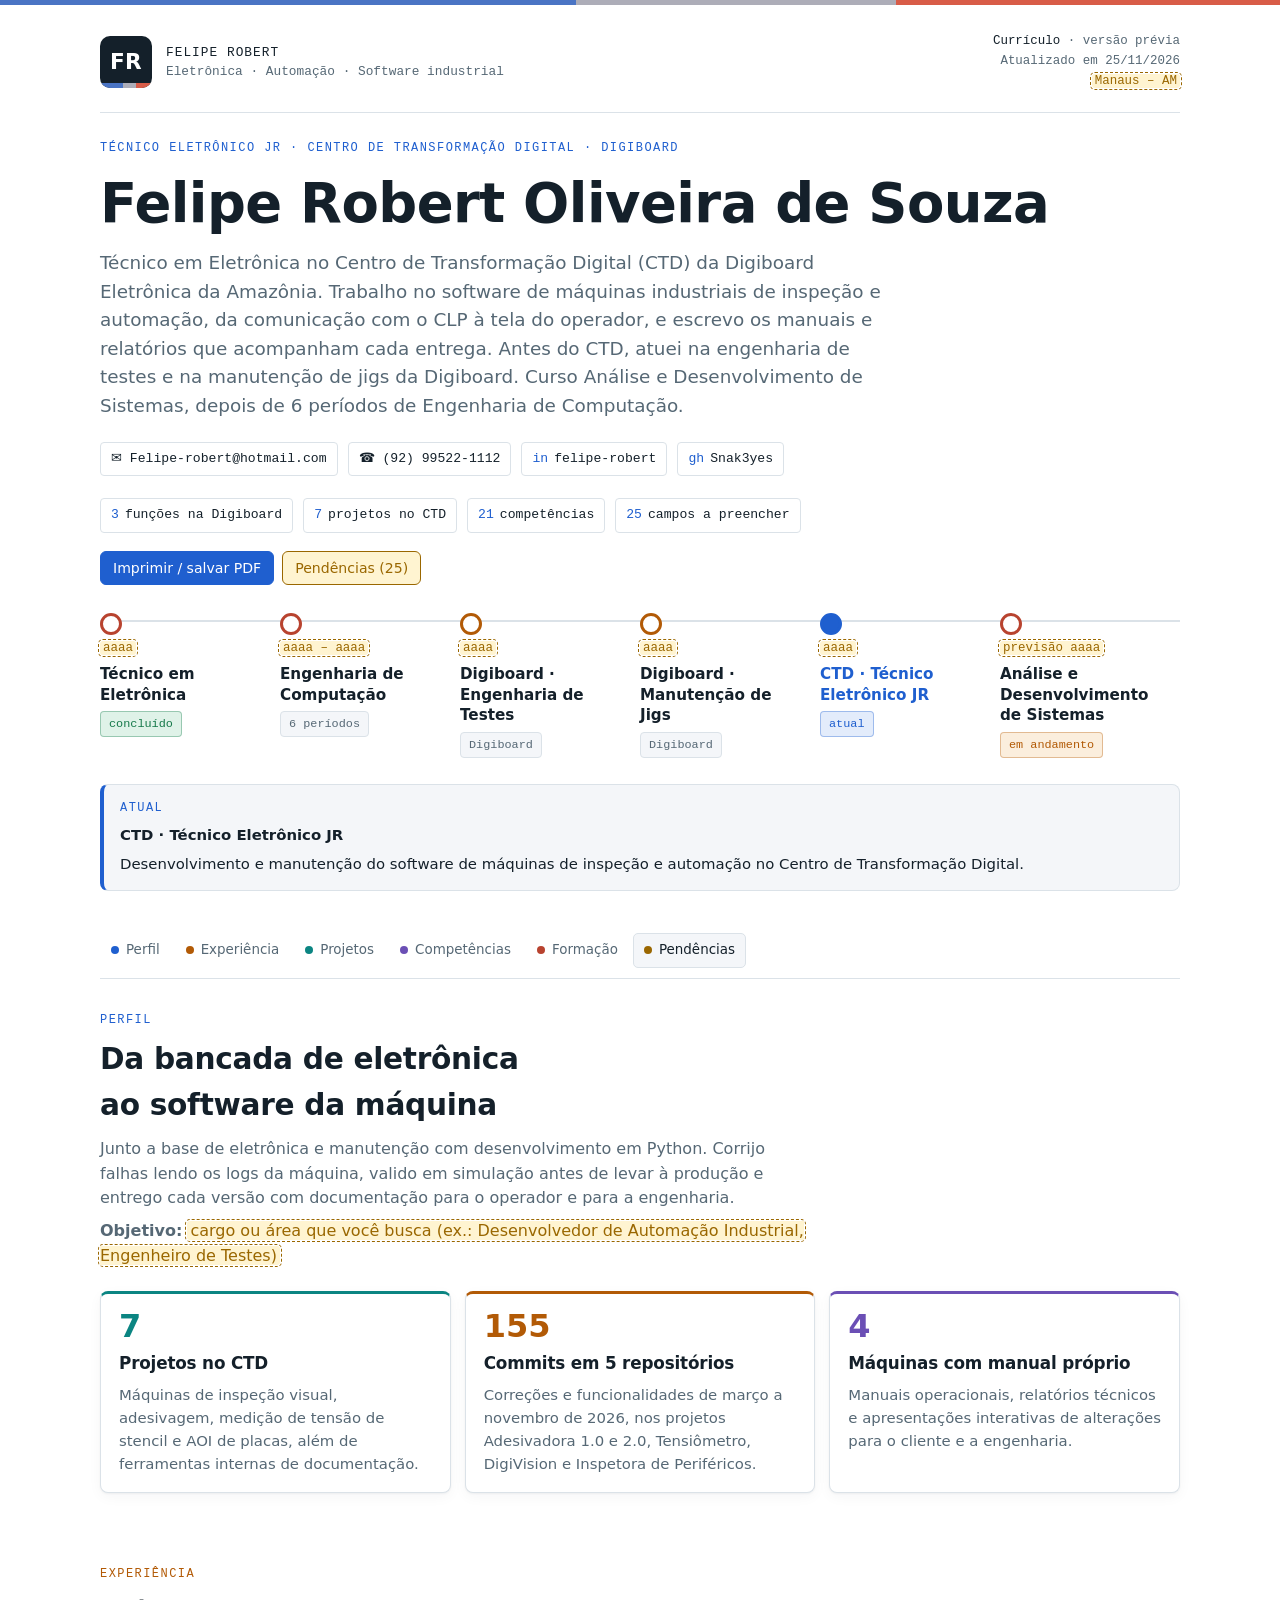
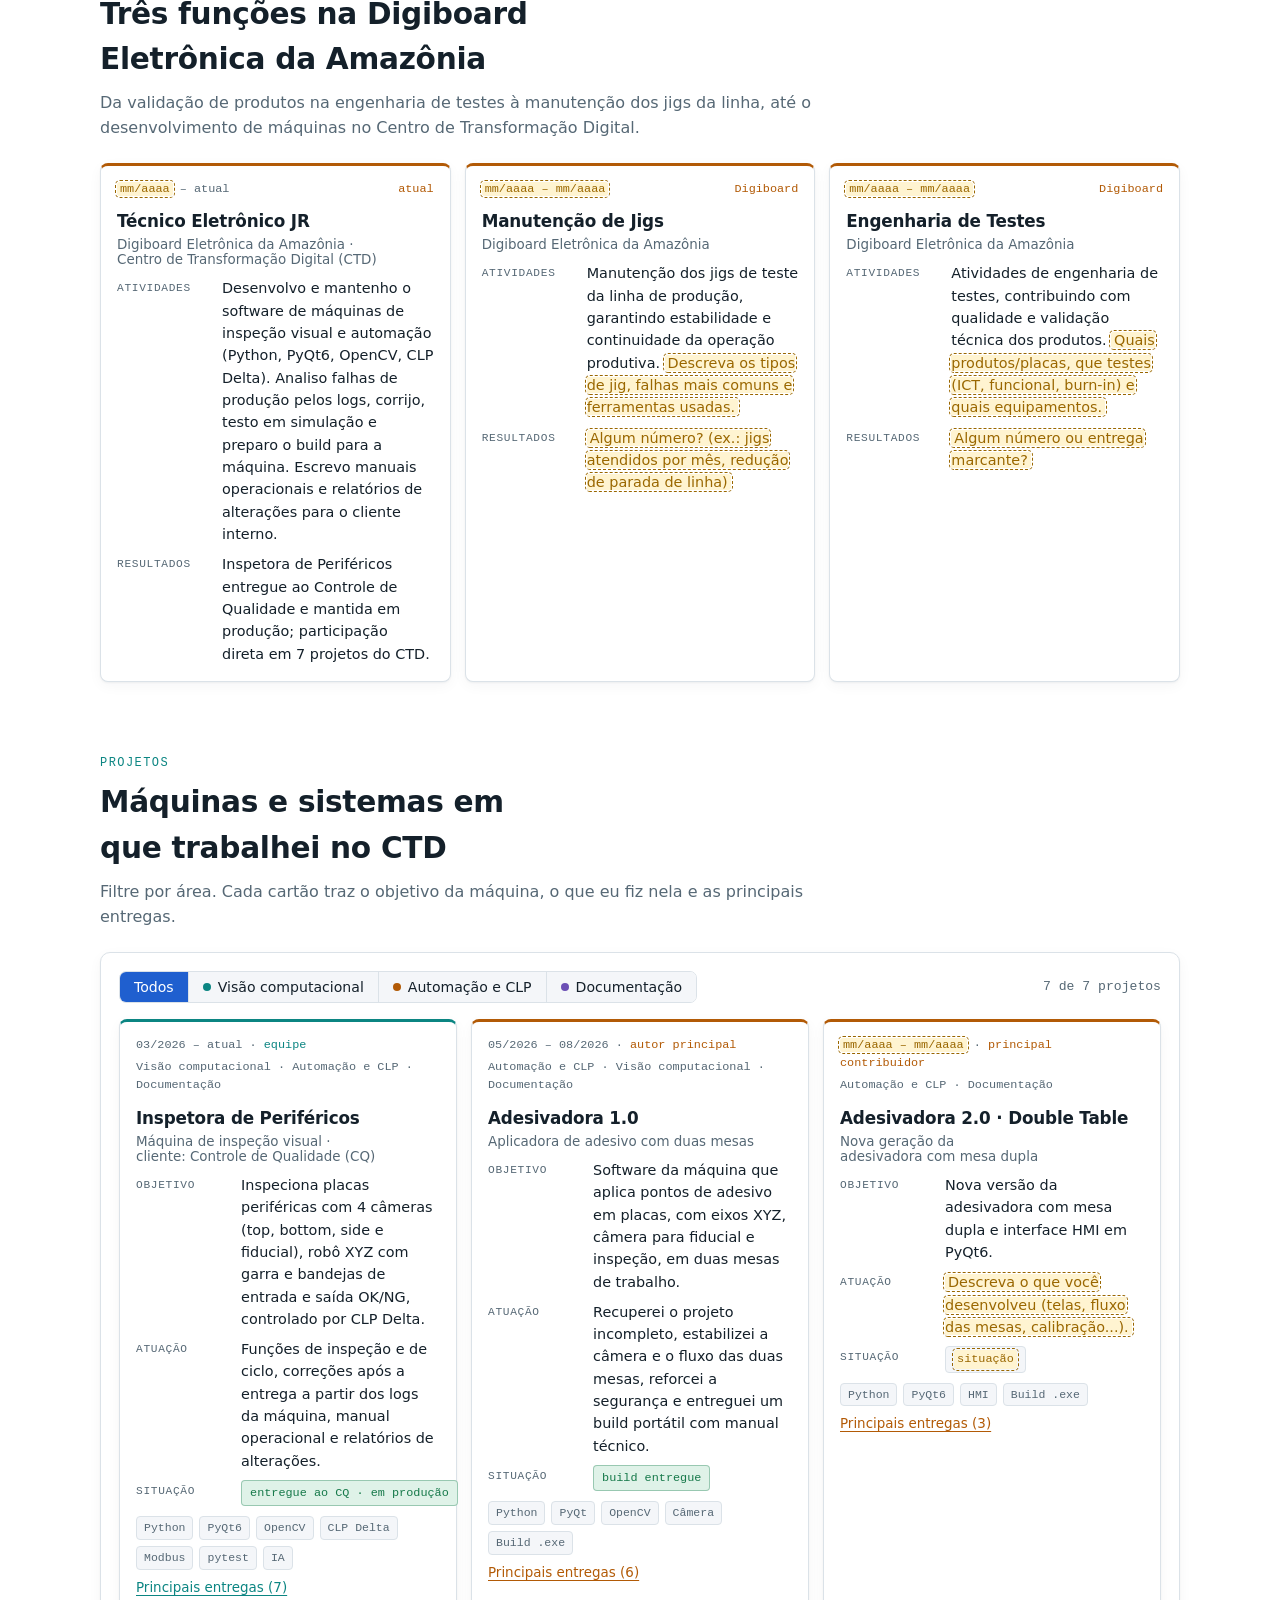
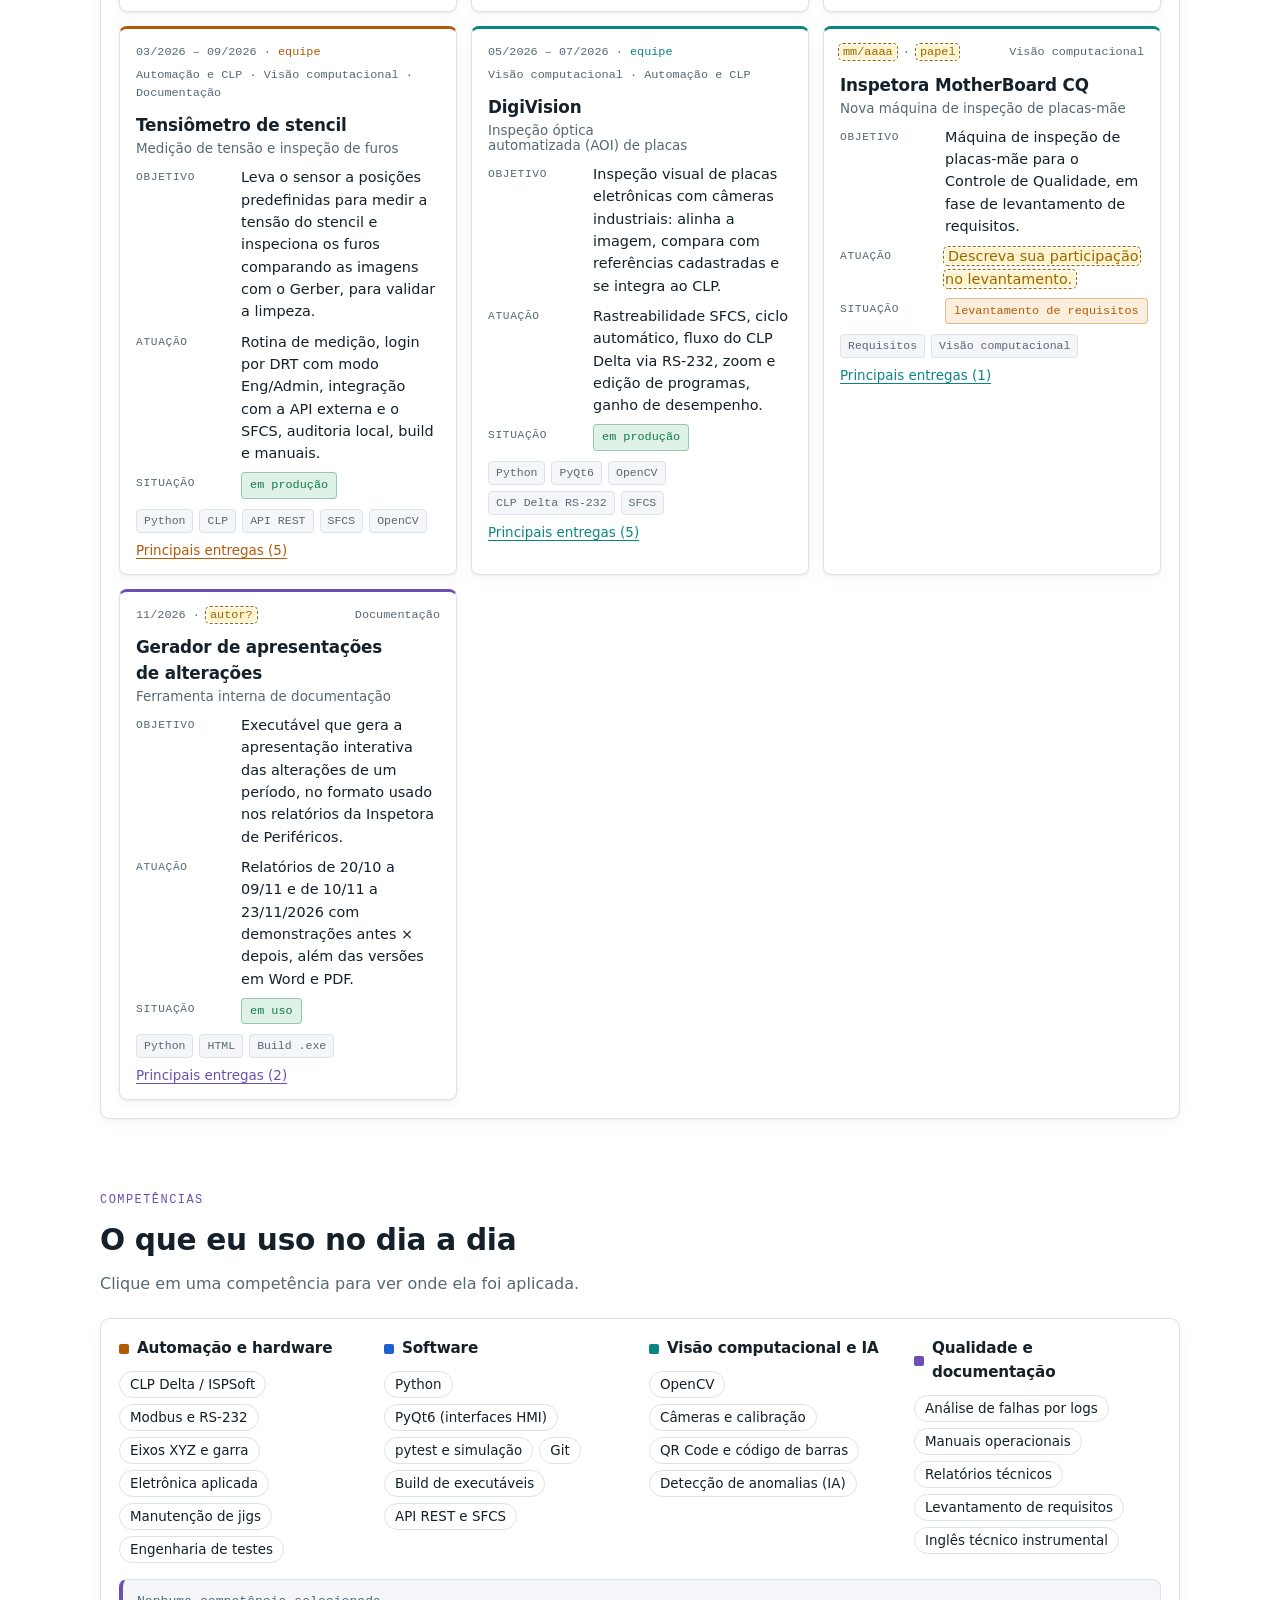
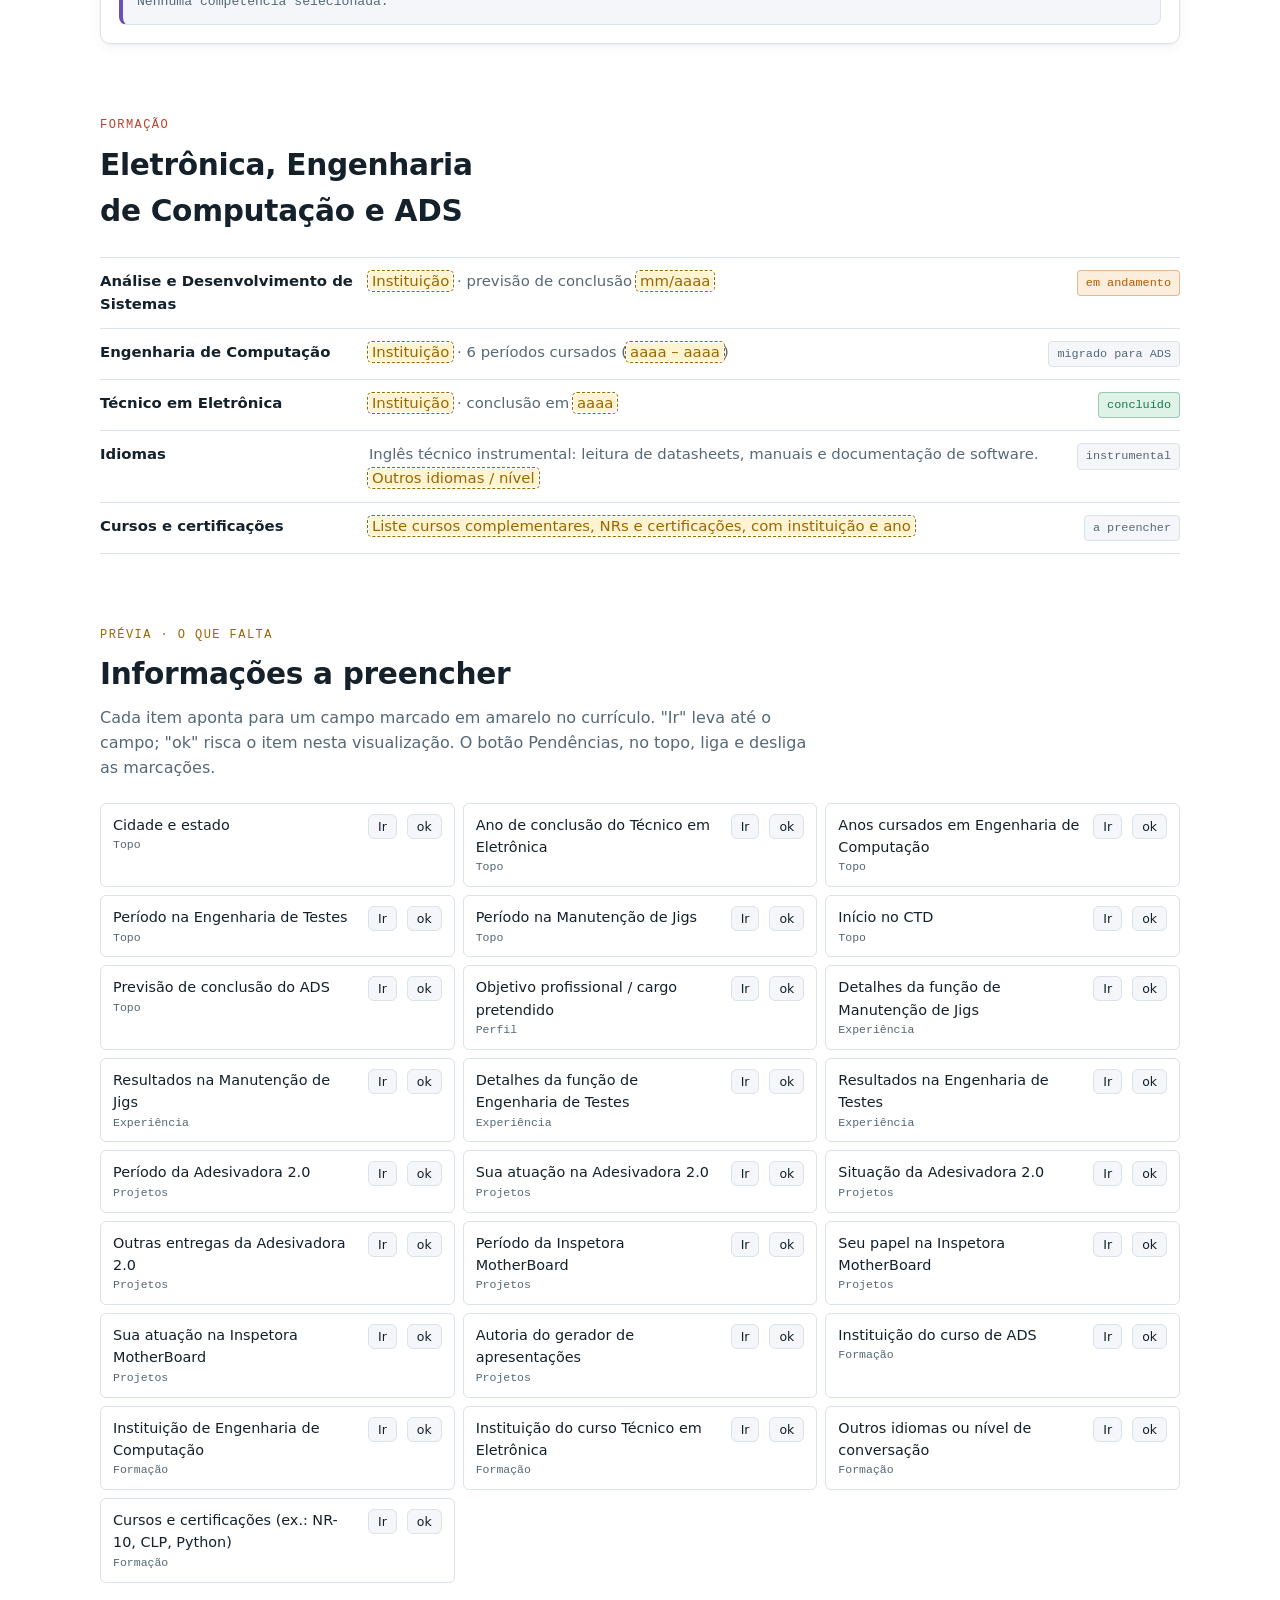
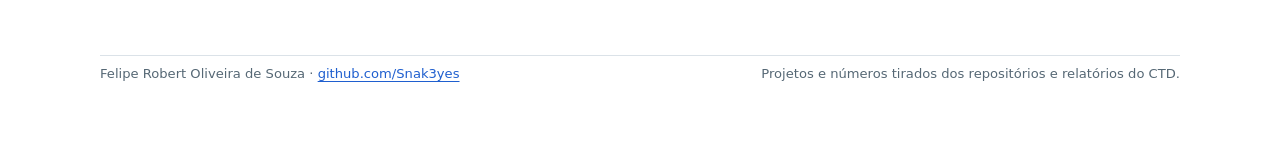
==== curriculo/index.html @ 5cf1368c "Adiciona prévia do currículo interativo em curriculo/ Página no mesmo estilo das apresentações da In" ====
<!DOCTYPE html>
<html lang="pt-BR">
<head>
<meta charset="UTF-8">
<meta name="viewport" content="width=device-width, initial-scale=1.0">
<title>Currículo · Felipe Robert</title>
<link rel="stylesheet" href="styles.css">
</head>
<body class="show-todo">
<div class="wrap">

<header>
  <div class="brand">
    <div class="mark">
      <span class="mono-mark" aria-hidden="true">FR</span>
      <span class="mark-txt"><b>FELIPE ROBERT</b><br>Eletrônica · Automação · Software industrial</span>
    </div>
    <div class="brand-meta"><b>Currículo</b> · versão prévia<br>Atualizado em <span id="updated">25/11/2026</span><br><span class="todo" data-todo="Cidade e estado">Manaus – AM</span></div>
  </div>

  <span class="eyebrow">Técnico Eletrônico JR · Centro de Transformação Digital · Digiboard</span>
  <h1>Felipe Robert Oliveira de Souza</h1>
  <p class="lede">Técnico em Eletrônica no Centro de Transformação Digital (CTD) da Digiboard Eletrônica da Amazônia. Trabalho no software de máquinas industriais de inspeção e automação, da comunicação com o CLP à tela do operador, e escrevo os manuais e relatórios que acompanham cada entrega. Antes do CTD, atuei na engenharia de testes e na manutenção de jigs da Digiboard. Curso Análise e Desenvolvimento de Sistemas, depois de 6 períodos de Engenharia de Computação.</p>

  <div class="facts" id="contact">
    <a class="fact" href="mailto:Felipe-robert@hotmail.com">✉ Felipe-robert@hotmail.com</a>
    <a class="fact" href="tel:+5592995221112">☎ (92) 99522-1112</a>
    <a class="fact" href="https://www.linkedin.com/in/felipe-robert-7476232a0" target="_blank" rel="noopener noreferrer"><b>in</b> felipe-robert</a>
    <a class="fact" href="https://github.com/Snak3yes" target="_blank" rel="noopener noreferrer"><b>gh</b> Snak3yes</a>
  </div>
  <div class="facts" id="facts"></div>

  <div class="actions">
    <button class="pri" id="btn-print" type="button">Imprimir / salvar PDF</button>
    <button id="btn-todo" type="button" aria-pressed="true">Pendências</button>
  </div>

  <ol class="events" id="events" aria-label="Trajetória"></ol>
  <div class="ev-detail" id="ev-detail" aria-live="polite"></div>
</header>

<nav class="chap" id="chapnav" aria-label="Seções"></nav>

<!-- ============ PERFIL ============ -->
<section id="perfil" style="--cc: var(--c-perfil)">
  <div class="sec-head">
    <span class="eyebrow">Perfil</span>
    <h2>Da bancada de eletrônica ao software da máquina</h2>
    <p>Junto a base de eletrônica e manutenção com desenvolvimento em Python. Corrijo falhas lendo os logs da máquina, valido em simulação antes de levar à produção e entrego cada versão com documentação para o operador e para a engenharia.</p>
    <p><b>Objetivo:</b> <span class="todo" data-todo="Objetivo profissional / cargo pretendido">cargo ou área que você busca (ex.: Desenvolvedor de Automação Industrial, Engenheiro de Testes)</span></p>
  </div>
  <div class="next">
    <article class="next-card" style="--cc: var(--c-vis)">
      <span class="big" id="n-proj">7</span>
      <h3>Projetos no CTD</h3>
      <p>Máquinas de inspeção visual, adesivagem, medição de tensão de stencil e AOI de placas, além de ferramentas internas de documentação.</p>
    </article>
    <article class="next-card" style="--cc: var(--c-aut)">
      <span class="big">155</span>
      <h3>Commits em 5 repositórios</h3>
      <p>Correções e funcionalidades de março a novembro de 2026, nos projetos Adesivadora 1.0 e 2.0, Tensiômetro, DigiVision e Inspetora de Periféricos.</p>
    </article>
    <article class="next-card" style="--cc: var(--c-doc)">
      <span class="big">4</span>
      <h3>Máquinas com manual próprio</h3>
      <p>Manuais operacionais, relatórios técnicos e apresentações interativas de alterações para o cliente e a engenharia.</p>
    </article>
  </div>
</section>

<!-- ============ EXPERIÊNCIA ============ -->
<section id="experiencia" style="--cc: var(--c-exp)">
  <div class="sec-head">
    <span class="eyebrow">Experiência</span>
    <h2>Três funções na Digiboard Eletrônica da Amazônia</h2>
    <p>Da validação de produtos na engenharia de testes à manutenção dos jigs da linha, até o desenvolvimento de máquinas no Centro de Transformação Digital.</p>
  </div>
  <div class="grid" id="cards-exp"></div>
</section>

<!-- ============ PROJETOS ============ -->
<section id="projetos" style="--cc: var(--c-proj)">
  <div class="sec-head">
    <span class="eyebrow">Projetos</span>
    <h2>Máquinas e sistemas em que trabalhei no CTD</h2>
    <p>Filtre por área. Cada cartão traz o objetivo da máquina, o que eu fiz nela e as principais entregas.</p>
  </div>
  <div class="panel">
    <div class="bar">
      <div class="seg" id="proj-filter"></div>
      <span class="ticker" id="proj-count"></span>
    </div>
    <div class="grid" id="cards-proj"></div>
  </div>
</section>

<!-- ============ COMPETÊNCIAS ============ -->
<section id="competencias" style="--cc: var(--c-comp)">
  <div class="sec-head">
    <span class="eyebrow">Competências</span>
    <h2>O que eu uso no dia a dia</h2>
    <p>Clique em uma competência para ver onde ela foi aplicada.</p>
  </div>
  <div class="panel">
    <div class="skill-groups" id="skills"></div>
    <div class="skill-out no-print" id="skill-out" aria-live="polite"><span class="ticker">Nenhuma competência selecionada.</span></div>
  </div>
</section>

<!-- ============ FORMAÇÃO ============ -->
<section id="formacao" style="--cc: var(--c-form)">
  <div class="sec-head">
    <span class="eyebrow">Formação</span>
    <h2>Eletrônica, Engenharia de Computação e ADS</h2>
  </div>
  <div class="diag">
    <div><b>Análise e Desenvolvimento de Sistemas</b><span><span class="todo" data-todo="Instituição do curso de ADS">Instituição</span> · previsão de conclusão <span class="todo" data-todo="Previsão de conclusão do ADS">mm/aaaa</span></span><span class="chip run">em andamento</span></div>
    <div><b>Engenharia de Computação</b><span><span class="todo" data-todo="Instituição de Engenharia de Computação">Instituição</span> · 6 períodos cursados (<span class="todo" data-todo="Anos cursados em Engenharia de Computação">aaaa – aaaa</span>)</span><span class="chip">migrado para ADS</span></div>
    <div><b>Técnico em Eletrônica</b><span><span class="todo" data-todo="Instituição do curso Técnico em Eletrônica">Instituição</span> · conclusão em <span class="todo" data-todo="Ano de conclusão do Técnico em Eletrônica">aaaa</span></span><span class="chip ok">concluído</span></div>
    <div><b>Idiomas</b><span>Inglês técnico instrumental: leitura de datasheets, manuais e documentação de software. <span class="todo" data-todo="Outros idiomas ou nível de conversação">Outros idiomas / nível</span></span><span class="chip">instrumental</span></div>
    <div><b>Cursos e certificações</b><span><span class="todo" data-todo="Cursos e certificações (ex.: NR-10, CLP, Python)">Liste cursos complementares, NRs e certificações, com instituição e ano</span></span><span class="chip">a preencher</span></div>
  </div>
</section>

<!-- ============ PENDÊNCIAS (só na prévia) ============ -->
<section id="pendencias" class="no-print" style="--cc: var(--todo)">
  <div class="sec-head">
    <span class="eyebrow">Prévia · o que falta</span>
    <h2>Informações a preencher</h2>
    <p>Cada item aponta para um campo marcado em amarelo no currículo. "Ir" leva até o campo; "ok" risca o item nesta visualização. O botão Pendências, no topo, liga e desliga as marcações.</p>
  </div>
  <ul class="todo-list" id="todo-list"></ul>
</section>

<footer class="src">
  <span>Felipe Robert Oliveira de Souza · <a href="https://github.com/Snak3yes">github.com/Snak3yes</a></span>
  <span>Projetos e números tirados dos repositórios e relatórios do CTD.</span>
</footer>

</div>
<script src="script.js"></script>
</body>
</html>
---- curriculo/styles.css ----
/* Currículo interativo — mesmo sistema visual das apresentações da Inspetora de Periféricos:
   página branca, faixa com as três cores do CTD, Archivo nos títulos, IBM Plex no texto,
   JetBrains Mono nos rótulos, cartões com borda superior na cor do capítulo. */
@font-face { font-family: "Archivo"; font-style: normal; font-weight: 100 900; font-stretch: 62% 125%; font-display: swap; src: url(assets/fonts/Archivo-100-900.woff2) format("woff2"); }
@font-face { font-family: "IBM Plex Sans"; font-weight: 400; font-display: swap; src: url(assets/fonts/IBMPlexSans-400.woff2) format("woff2"); }
@font-face { font-family: "IBM Plex Sans"; font-weight: 500; font-display: swap; src: url(assets/fonts/IBMPlexSans-500.woff2) format("woff2"); }
@font-face { font-family: "IBM Plex Sans"; font-weight: 600; font-display: swap; src: url(assets/fonts/IBMPlexSans-600.woff2) format("woff2"); }
@font-face { font-family: "JetBrains Mono"; font-weight: 400; font-display: swap; src: url(assets/fonts/JetBrainsMono-400.woff2) format("woff2"); }
@font-face { font-family: "JetBrains Mono"; font-weight: 500; font-display: swap; src: url(assets/fonts/JetBrainsMono-500.woff2) format("woff2"); }

:root {
  color-scheme: light;
  --page: #ffffff;
  --bg: #f4f6f9;
  --surface: #ffffff;
  --ink: #14202a;
  --muted: #566875;
  --line: #dbe2e8;
  --brand-blue: #4a74c4;
  --brand-gray: #adadb8;
  --brand-red: #d85c48;
  --accent: #1f5fcf;
  --accent-soft: #e3ecfb;
  --ok: #16794a;
  --ok-soft: #dff2e8;
  --run: #b25a06;
  --run-soft: #fbeedd;
  --todo: #9a6700;
  --todo-soft: #fff4d1;
  --on-strong: #ffffff;
  --c-perfil: #1f5fcf;
  --c-exp: #b25a06;
  --c-proj: #0b8582;
  --c-comp: #6b4fb5;
  --c-form: #b8432f;
  --c-vis: #0b8582;
  --c-aut: #b25a06;
  --c-doc: #6b4fb5;
  --f-display: "Archivo", "Arial Narrow", system-ui, sans-serif;
  --f-body: "IBM Plex Sans", system-ui, -apple-system, "Segoe UI", sans-serif;
  --f-mono: "JetBrains Mono", ui-monospace, "SFMono-Regular", Consolas, monospace;
}
* { box-sizing: border-box; }
html { background: var(--page); scroll-behavior: smooth; }
body {
  position: relative; margin: 0;
  background: var(--page); color: var(--ink);
  font-family: var(--f-body); font-size: 16px; line-height: 1.55;
  padding-left: max(16px, env(safe-area-inset-left, 0px));
  padding-right: max(16px, env(safe-area-inset-right, 0px));
  padding-block: 32px 72px;
  -webkit-font-smoothing: antialiased;
}
body::after { content: ""; position: absolute; top: 0; left: 0; right: 0; height: 5px; background: linear-gradient(90deg, var(--brand-blue) 0 45%, var(--brand-gray) 45% 70%, var(--brand-red) 70% 100%); }
.wrap { max-width: 1080px; margin: 0 auto; display: flex; flex-direction: column; gap: 72px; }
h1, h2, h3 { font-family: var(--f-display); text-wrap: balance; margin: 0; letter-spacing: -0.01em; }
h1 { font-size: clamp(2.1rem, 5vw, 3.4rem); font-weight: 800; font-stretch: 80%; line-height: 1.02; }
h2 { font-size: clamp(1.45rem, 3vw, 1.85rem); font-weight: 700; font-stretch: 85%; }
h3 { font-size: 1.05rem; font-weight: 700; }
p { margin: 0; }
a { color: var(--accent); text-underline-offset: 3px; }
.eyebrow { font-family: var(--f-mono); font-size: 0.75rem; letter-spacing: 0.12em; text-transform: uppercase; color: var(--accent); }
.lede { font-size: 1.15rem; color: var(--muted); max-width: 68ch; }
.mono { font-family: var(--f-mono); }
section { display: flex; flex-direction: column; gap: 22px; scroll-margin-top: 72px; }
.sec-head { display: flex; flex-direction: column; gap: 8px; max-width: 70ch; }
.sec-head .eyebrow { color: var(--cc, var(--accent)); }
.sec-head p { color: var(--muted); }
button { font: 500 0.88rem var(--f-body); color: var(--ink); background: var(--bg); border: 1px solid var(--line); border-radius: 6px; padding: 8px 12px; cursor: pointer; }
button:hover:not(:disabled) { border-color: var(--accent); }
button:focus-visible, a:focus-visible { outline: 2px solid var(--accent); outline-offset: 2px; }
button.pri { background: var(--accent); color: var(--on-strong); border-color: var(--accent); }
.gone { display: none !important; }

/* Abertura */
header { display: flex; flex-direction: column; gap: 18px; }
.brand { display: flex; flex-wrap: wrap; justify-content: space-between; align-items: center; gap: 12px 24px; padding-bottom: 20px; margin-bottom: 8px; border-bottom: 1px solid var(--line); }
.mark { display: flex; align-items: center; gap: 14px; }
.mono-mark { width: 52px; height: 52px; border-radius: 10px; display: grid; place-items: center; background: var(--ink); color: var(--on-strong); font: 800 1.35rem var(--f-display); font-stretch: 80%; letter-spacing: 0.02em; position: relative; overflow: hidden; }
.mono-mark::after { content: ""; position: absolute; left: 0; right: 0; bottom: 0; height: 5px; background: linear-gradient(90deg, var(--brand-blue) 0 45%, var(--brand-gray) 45% 70%, var(--brand-red) 70% 100%); }
.mark-txt { font-family: var(--f-mono); font-size: 0.8rem; line-height: 1.5; color: var(--muted); }
.mark-txt b { color: var(--ink); font-weight: 500; letter-spacing: 0.08em; }
.brand-meta { font-family: var(--f-mono); font-size: 0.78rem; color: var(--muted); text-align: right; line-height: 1.6; }
.brand-meta b { color: var(--ink); font-weight: 500; }
.facts { display: flex; flex-wrap: wrap; gap: 10px; margin-top: 4px; }
.fact { font-family: var(--f-mono); font-size: 0.82rem; padding: 6px 10px; border: 1px solid var(--line); border-radius: 4px; background: var(--surface); color: var(--ink); text-decoration: none; display: inline-flex; gap: 6px; align-items: center; }
.fact b { color: var(--accent); font-weight: 500; }
a.fact:hover { border-color: var(--accent); }
.actions { display: flex; flex-wrap: wrap; gap: 8px; }
.actions button[aria-pressed="true"] { background: var(--todo-soft); border-color: var(--todo); color: var(--todo); }

/* Linha do tempo da carreira */
.events { list-style: none; margin: 10px 0 0; padding: 0; display: grid; grid-template-columns: repeat(6, minmax(0, 1fr)); position: relative; }
.events::before { content: ""; position: absolute; left: 0; right: 0; top: 7px; border-top: 2px solid var(--line); }
.events li { min-width: 0; }
.events button { all: unset; box-sizing: border-box; cursor: pointer; position: relative; display: flex; flex-direction: column; gap: 6px; padding: 26px 14px 8px 0; width: 100%; border-radius: 6px; }
.events button::before { content: ""; position: absolute; top: 0; left: 0; width: 16px; height: 16px; border-radius: 50%; background: var(--surface); border: 3px solid var(--ev, var(--accent)); transition: background .15s; }
.events button.on::before, .events button:hover::before { background: var(--ev, var(--accent)); }
.events button:focus-visible { outline: 2px solid var(--accent); outline-offset: 4px; }
.events .d { font-family: var(--f-mono); font-size: 0.78rem; color: var(--muted); font-variant-numeric: tabular-nums; }
.events b { font-size: 0.95rem; line-height: 1.35; }
.events button.on b { color: var(--ev); }
.events .chip { align-self: flex-start; }
.ev-detail { border: 1px solid var(--line); border-left: 4px solid var(--ev, var(--accent)); border-radius: 8px; background: var(--bg); padding: 14px 16px; display: flex; flex-direction: column; gap: 6px; font-size: 0.93rem; min-height: 5.2em; }
.ev-detail .eyebrow { color: var(--ev, var(--accent)); }

/* Navegação por capítulo */
nav.chap { position: sticky; top: 0; z-index: 5; background: var(--page); border-bottom: 1px solid var(--line); padding-block: 10px; margin-block: -40px -40px; display: flex; gap: 4px; overflow-x: auto; }
nav.chap a { flex: 0 0 auto; font-size: 0.84rem; text-decoration: none; color: var(--muted); padding: 6px 10px; border-radius: 5px; border: 1px solid transparent; display: inline-flex; align-items: center; gap: 7px; }
nav.chap a i { width: 8px; height: 8px; border-radius: 50%; background: var(--cc); }
nav.chap a:hover { border-color: var(--line); color: var(--ink); }
nav.chap a.cur { color: var(--ink); background: var(--bg); border-color: var(--line); }

.item, .panel, .next-card { box-shadow: 0 1px 2px rgba(20, 32, 42, 0.05), 0 4px 14px rgba(20, 32, 42, 0.04); }

/* Cartões */
.grid { display: grid; grid-template-columns: repeat(auto-fit, minmax(300px, 1fr)); gap: 14px; }
.item { background: var(--surface); border: 1px solid var(--line); border-top: 3px solid var(--cc); border-radius: 8px; padding: 14px 16px 16px; display: flex; flex-direction: column; gap: 10px; min-width: 0; scroll-margin-top: 80px; transition: box-shadow .2s, transform .2s, opacity .2s; }
.item-top { display: flex; justify-content: space-between; flex-wrap: wrap; gap: 4px 8px; font-family: var(--f-mono); font-size: 0.74rem; color: var(--muted); font-variant-numeric: tabular-nums; }
.item-top .kind { color: var(--cc); }
.item h3 small { display: block; font: 400 0.84rem var(--f-body); color: var(--muted); margin-top: 3px; letter-spacing: 0; }
.item dl { margin: 0; display: flex; flex-direction: column; gap: 8px; }
.item dl div { display: grid; grid-template-columns: 6.6em 1fr; gap: 10px; font-size: 0.9rem; }
.item dt { font-family: var(--f-mono); font-size: 0.7rem; letter-spacing: 0.06em; text-transform: uppercase; color: var(--muted); padding-top: 3px; }
.item dd { margin: 0; min-width: 0; }
.item dd.state { color: var(--ok); }
.tags { display: flex; flex-wrap: wrap; gap: 6px; }
.tag { font-family: var(--f-mono); font-size: 0.72rem; padding: 2px 7px; border-radius: 4px; background: var(--bg); border: 1px solid var(--line); color: var(--muted); }
.more-btn { align-self: flex-start; background: none; border: 0; padding: 0; color: var(--cc); font-size: 0.84rem; text-decoration: underline; text-underline-offset: 3px; }
.more { margin: 0; padding-left: 18px; font-size: 0.88rem; display: flex; flex-direction: column; gap: 5px; border-top: 1px dashed var(--line); padding-top: 10px; }
.item.flash { box-shadow: 0 0 0 3px color-mix(in srgb, var(--cc) 45%, transparent), 0 6px 20px rgba(20, 32, 42, 0.1); transform: translateY(-2px); }
.item.dim { opacity: 0.35; }

.chip { display: inline-flex; align-items: center; gap: 6px; font-family: var(--f-mono); font-size: 0.74rem; padding: 3px 8px; border-radius: 4px; background: var(--bg); color: var(--muted); border: 1px solid var(--line); white-space: nowrap; }
.chip.ok { background: var(--ok-soft); color: var(--ok); border-color: color-mix(in srgb, var(--ok) 35%, transparent); }
.chip.run { background: var(--run-soft); color: var(--run); border-color: color-mix(in srgb, var(--run) 35%, transparent); }
.chip.info { background: var(--accent-soft); color: var(--accent); border-color: color-mix(in srgb, var(--accent) 35%, transparent); }

/* Painel com filtros (projetos e competências) */
.panel { background: var(--surface); border: 1px solid var(--line); border-radius: 10px; padding: 18px; display: flex; flex-direction: column; gap: 16px; }
.bar { display: flex; flex-wrap: wrap; gap: 8px 14px; align-items: center; justify-content: space-between; }
.seg { display: inline-flex; flex-wrap: wrap; border: 1px solid var(--line); border-radius: 7px; overflow: hidden; }
.seg button { border: 0; border-radius: 0; background: var(--bg); padding: 7px 14px; display: inline-flex; align-items: center; gap: 7px; }
.seg button + button { border-left: 1px solid var(--line); }
.seg button i { width: 8px; height: 8px; border-radius: 50%; background: var(--cc, var(--muted)); }
.seg button.on { background: var(--accent); color: var(--on-strong); }
.seg button.on i { background: var(--on-strong); }
.ticker { font-family: var(--f-mono); font-size: 0.82rem; color: var(--muted); }

/* Competências */
.skill-groups { display: grid; grid-template-columns: repeat(auto-fit, minmax(230px, 1fr)); gap: 18px; }
.skill-group { display: flex; flex-direction: column; gap: 10px; }
.skill-group h3 { font-size: 0.95rem; display: flex; align-items: center; gap: 8px; }
.skill-group h3 i { width: 10px; height: 10px; border-radius: 2px; background: var(--cc); }
.skills { display: flex; flex-wrap: wrap; gap: 6px; }
.skill { font: 500 0.84rem var(--f-body); padding: 5px 10px; border-radius: 999px; background: var(--surface); border: 1px solid var(--line); }
.skill.on { background: var(--cc); border-color: var(--cc); color: var(--on-strong); }
.skill-out { border: 1px solid var(--line); border-left: 4px solid var(--cc, var(--line)); border-radius: 8px; background: var(--bg); padding: 12px 14px; font-size: 0.92rem; display: flex; flex-direction: column; gap: 8px; }
.skill-out ul { margin: 0; padding: 0; list-style: none; display: flex; flex-wrap: wrap; gap: 6px; }
.skill-out a { font-size: 0.86rem; padding: 3px 9px; border: 1px solid var(--line); border-radius: 4px; background: var(--surface); text-decoration: none; color: var(--ink); }
.skill-out a:hover { border-color: var(--accent); }

/* Destaques do perfil */
.next { display: grid; grid-template-columns: repeat(3, minmax(0, 1fr)); gap: 14px; }
.next-card { background: var(--surface); border: 1px solid var(--line); border-top: 3px solid var(--cc, var(--accent)); border-radius: 8px; padding: 16px 18px; display: flex; flex-direction: column; gap: 8px; min-width: 0; }
.next-card p { font-size: 0.93rem; color: var(--muted); }
.next-card .big { font: 800 2rem/1 var(--f-display); font-stretch: 80%; color: var(--cc); }

/* Linhas (formação e contato) */
.diag { display: flex; flex-direction: column; border-top: 1px solid var(--line); }
.diag > div { display: grid; grid-template-columns: 17em 1fr auto; gap: 16px; padding: 12px 0; border-bottom: 1px solid var(--line); align-items: baseline; font-size: 0.93rem; }
.diag b { font-weight: 600; }
.diag > div > span { color: var(--muted); }
.diag .chip { justify-self: end; }

/* Campos a preencher */
.todo { border-radius: 3px; }
body.show-todo .todo { background: var(--todo-soft); color: var(--todo); outline: 1px dashed var(--todo); outline-offset: 1px; padding: 0 3px; cursor: help; }
.todo-list { list-style: none; margin: 0; padding: 0; display: grid; grid-template-columns: repeat(auto-fit, minmax(300px, 1fr)); gap: 8px; }
.todo-list li { display: flex; gap: 10px; align-items: flex-start; padding: 10px 12px; border: 1px solid var(--line); border-radius: 6px; background: var(--surface); font-size: 0.9rem; }
.todo-list li span { flex: 1; min-width: 0; }
.todo-list li small { display: block; color: var(--muted); font-family: var(--f-mono); font-size: 0.72rem; }
.todo-list button { flex: 0 0 auto; padding: 4px 9px; font-size: 0.78rem; }
.todo-list li.done { opacity: 0.55; }
.todo-list li.done span { text-decoration: line-through; }
.todo-hit { animation: hit 1.4s ease-out; }
@keyframes hit { 0%, 40% { box-shadow: 0 0 0 4px var(--todo); } 100% { box-shadow: 0 0 0 0 transparent; } }

footer.src { font-size: 0.82rem; color: var(--muted); padding-top: 8px; display: flex; flex-wrap: wrap; justify-content: space-between; gap: 8px 20px; border-top: 1px solid var(--line); }

@media (max-width: 900px) {
  .events { grid-template-columns: repeat(3, minmax(0, 1fr)); row-gap: 18px; }
  .events::before { display: none; }
  .next { grid-template-columns: 1fr; }
  .diag > div { grid-template-columns: 1fr; gap: 4px; }
  .diag .chip { justify-self: start; }
}
@media (max-width: 640px) {
  .brand-meta { text-align: left; }
  .events { grid-template-columns: 1fr 1fr; }
  .item dl div { grid-template-columns: 1fr; gap: 2px; }
}
@media (prefers-reduced-motion: reduce) {
  html { scroll-behavior: auto; }
  *, *::before, *::after { transition: none !important; animation: none !important; }
}

/* Impressão / PDF: currículo limpo, sem controles nem pendências */
@media print {
  @page { size: A4; margin: 12mm 12mm; }
  body { padding: 10px 0 0; font-size: 9pt; line-height: 1.4; }
  .wrap { gap: 16px; max-width: none; }
  nav.chap, .actions, .no-print, .more-btn, .more, .ev-detail, .bar, .sec-head p { display: none !important; }
  .sec-head p:has(.todo), #perfil .sec-head p { display: block !important; }
  h1 { font-size: 24pt; }
  h2 { font-size: 13pt; }
  h3 { font-size: 10pt; }
  .lede { font-size: 9.5pt; max-width: none; }
  header { gap: 8px; }
  .brand { padding-bottom: 8px; margin-bottom: 0; }
  .fact { padding: 2px 7px; font-size: 7.5pt; }
  .item, .panel, .next-card { box-shadow: none; break-inside: avoid; }
  .item { padding: 8px 10px; gap: 5px; border-top-width: 2px; }
  .item dl { gap: 4px; }
  .item dl div { grid-template-columns: 1fr; gap: 0; font-size: 8.5pt; }
  .item dt { padding-top: 0; font-size: 6.5pt; }
  .item-top { font-size: 7pt; }
  .tag, .chip { font-size: 6.5pt; padding: 1px 5px; }
  .grid { grid-template-columns: repeat(3, minmax(0, 1fr)); gap: 6px; }
  .events { grid-template-columns: repeat(6, minmax(0, 1fr)); margin-top: 2px; }
  .events::before { display: block; }
  .events button { padding: 20px 8px 0 0; gap: 2px; }
  .events b { font-size: 8pt; }
  .next { grid-template-columns: repeat(3, minmax(0, 1fr)); gap: 6px; }
  .next-card { padding: 8px 10px; gap: 3px; }
  .next-card .big { font-size: 16pt; }
  .next-card p { font-size: 8pt; }
  section { gap: 8px; break-inside: auto; }
  .sec-head { break-after: avoid; break-inside: avoid; gap: 3px; }
  .item h3 small { font-size: 7.5pt; }
  .panel { border: 0; padding: 0; }
  .skill-groups { grid-template-columns: repeat(4, minmax(0, 1fr)); gap: 10px; }
  .skill { font-size: 7.5pt; padding: 2px 7px; }
  .diag > div { grid-template-columns: 16em 1fr auto; gap: 10px; padding: 5px 0; font-size: 8.5pt; }
  .diag .chip { justify-self: end; }
  body.show-todo .todo { background: none; color: inherit; outline: 0; padding: 0; }
  a { color: var(--ink); text-decoration: none; }
}
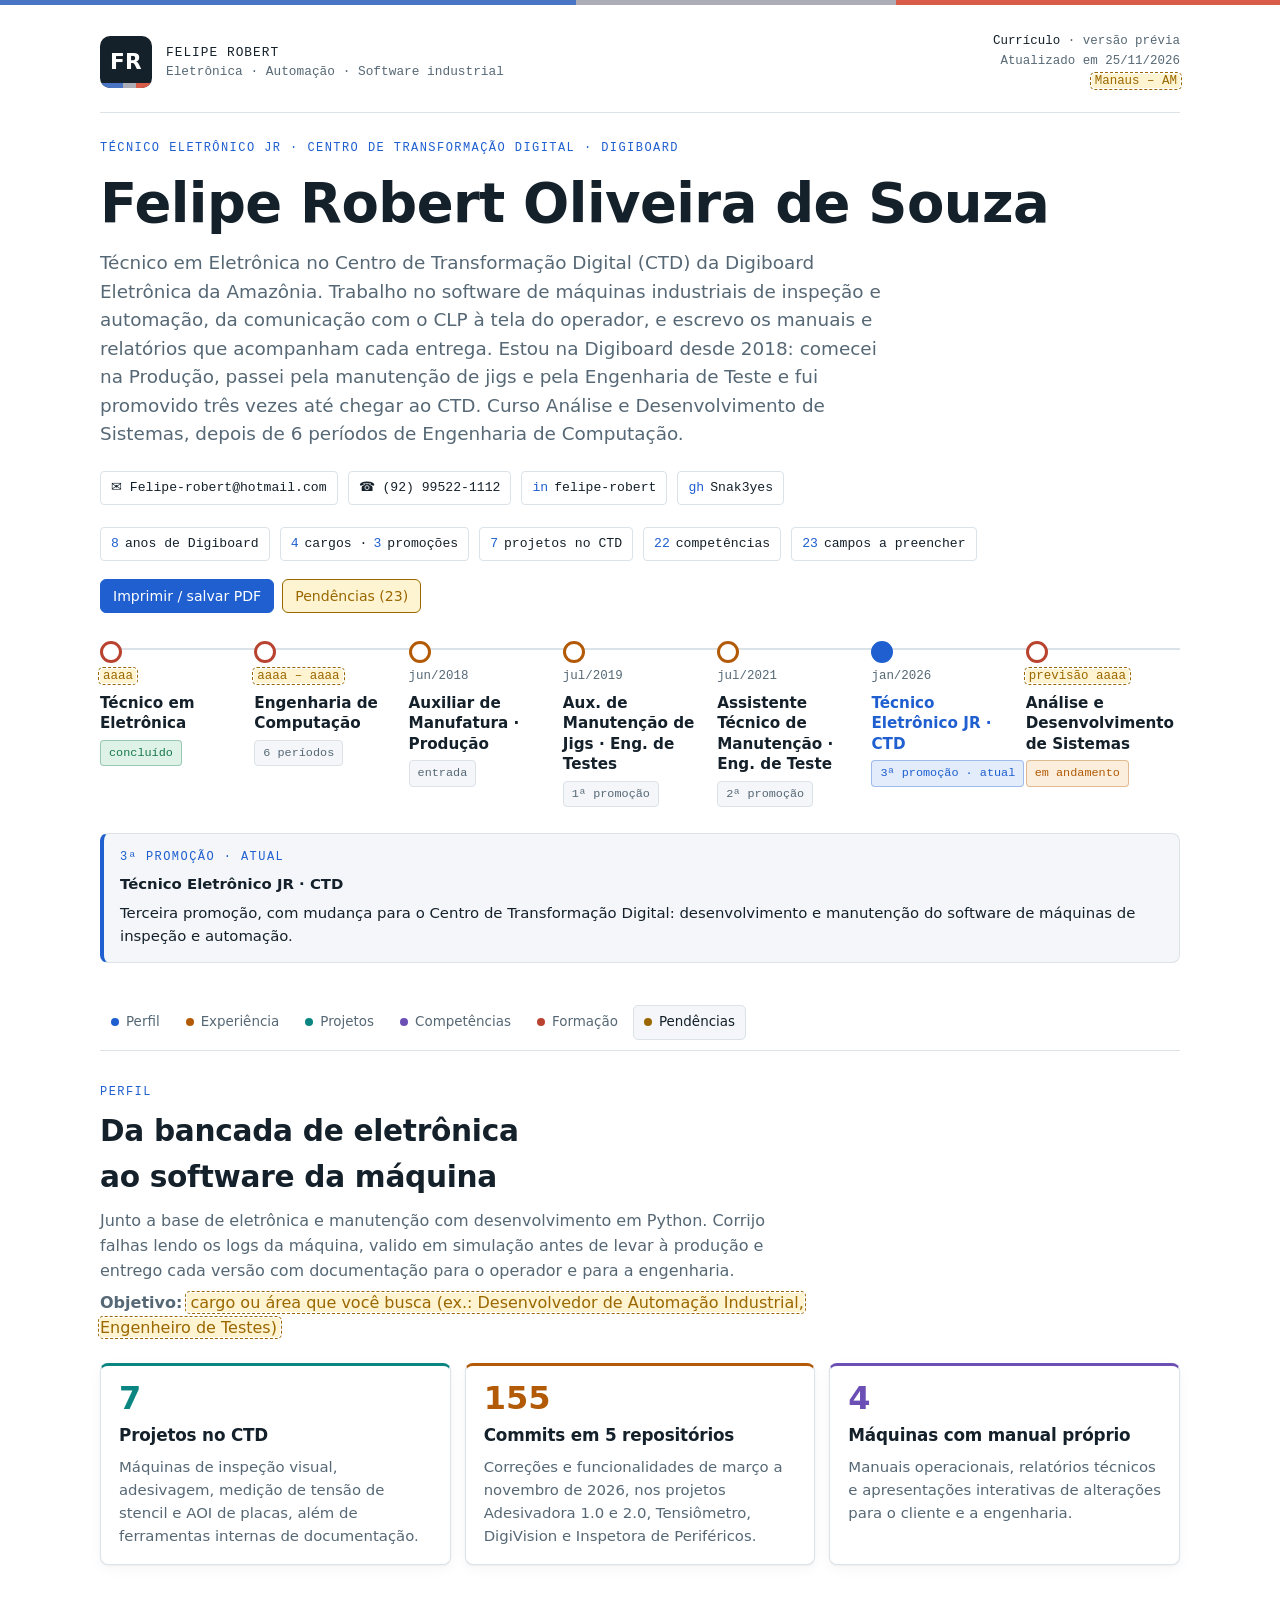
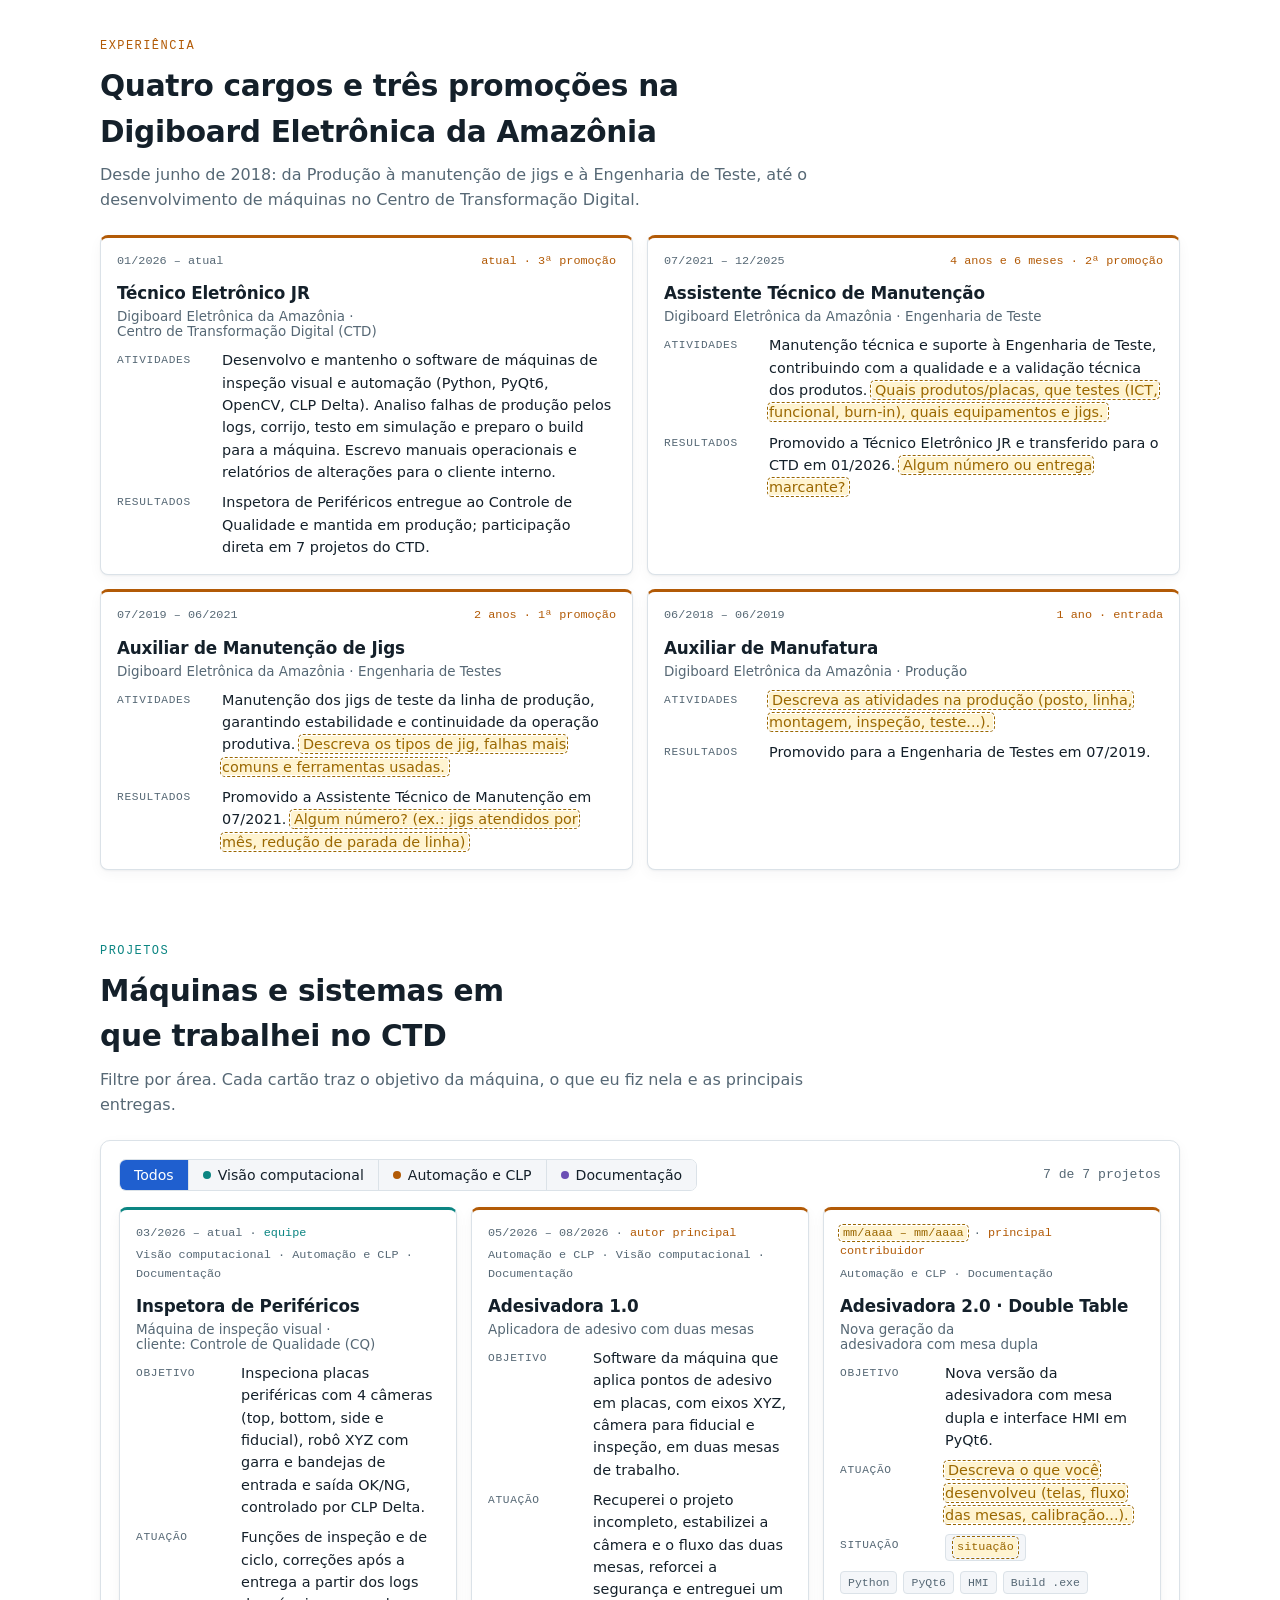
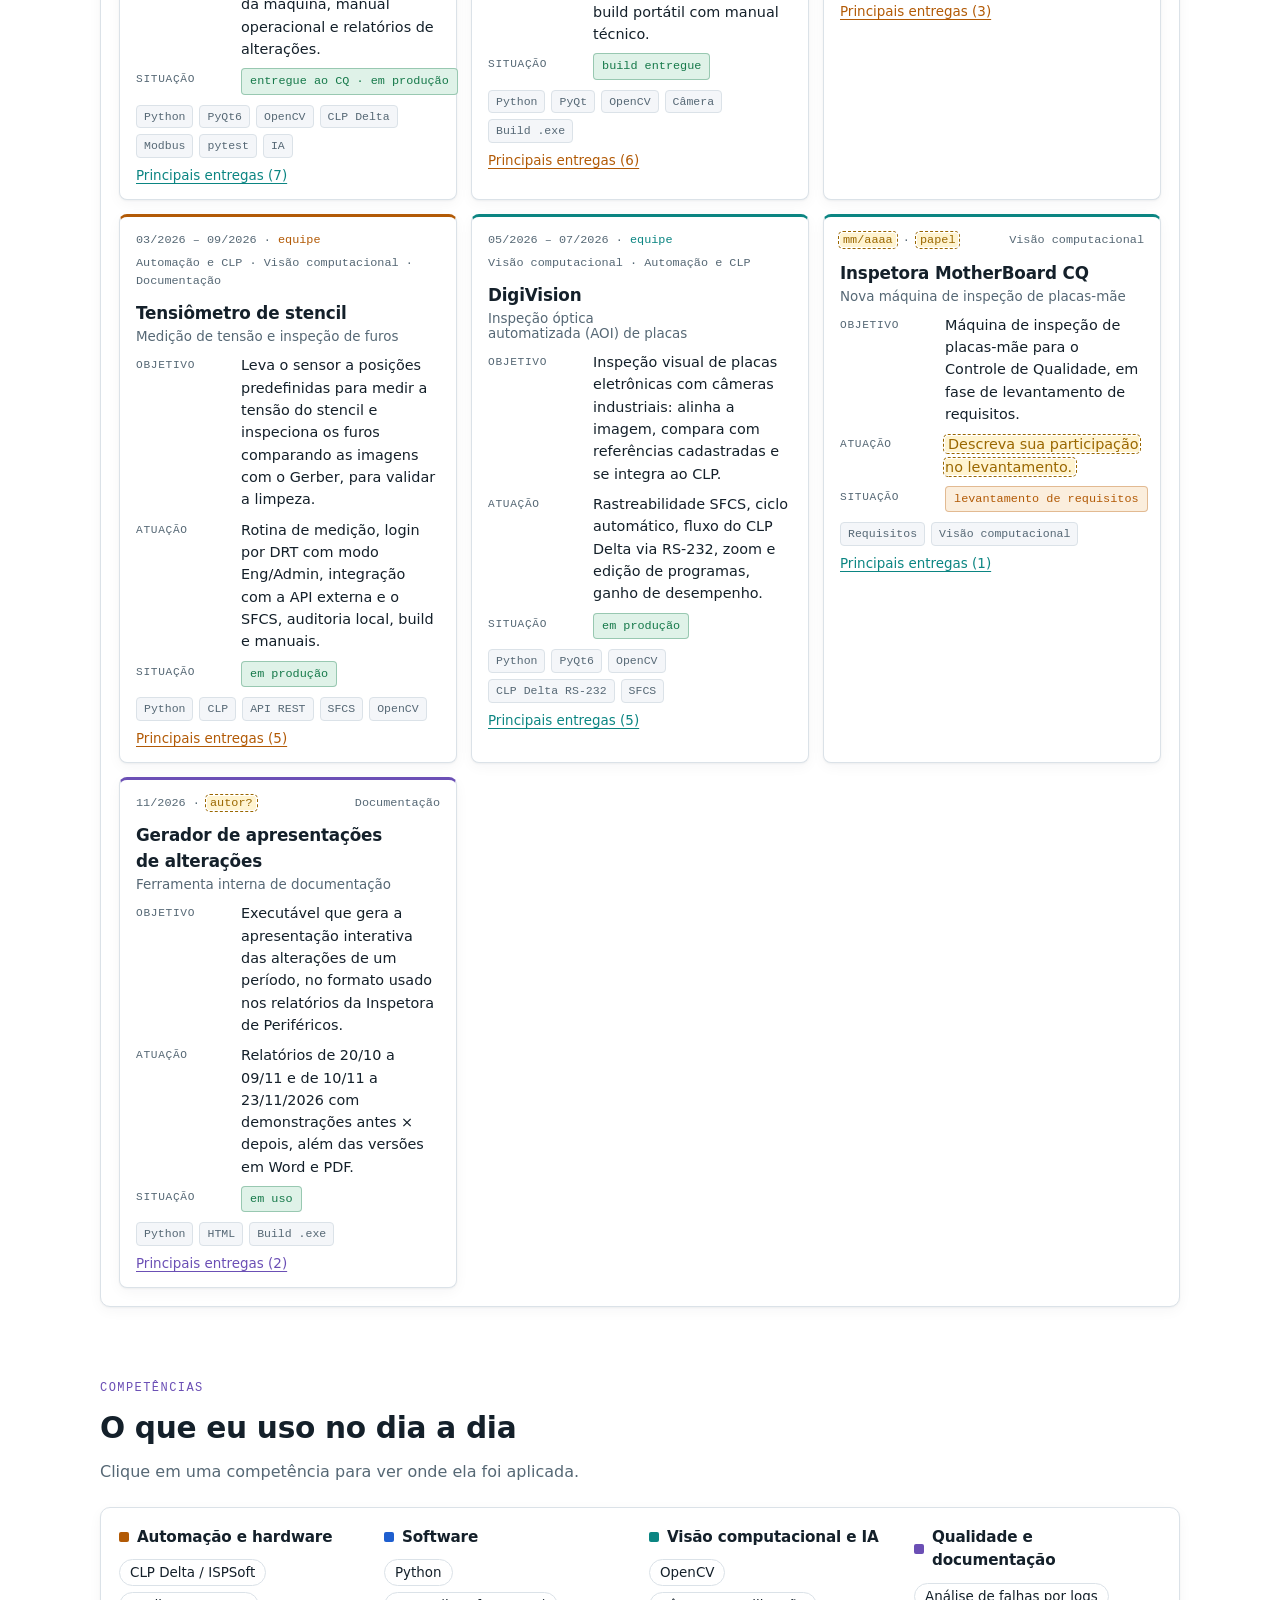
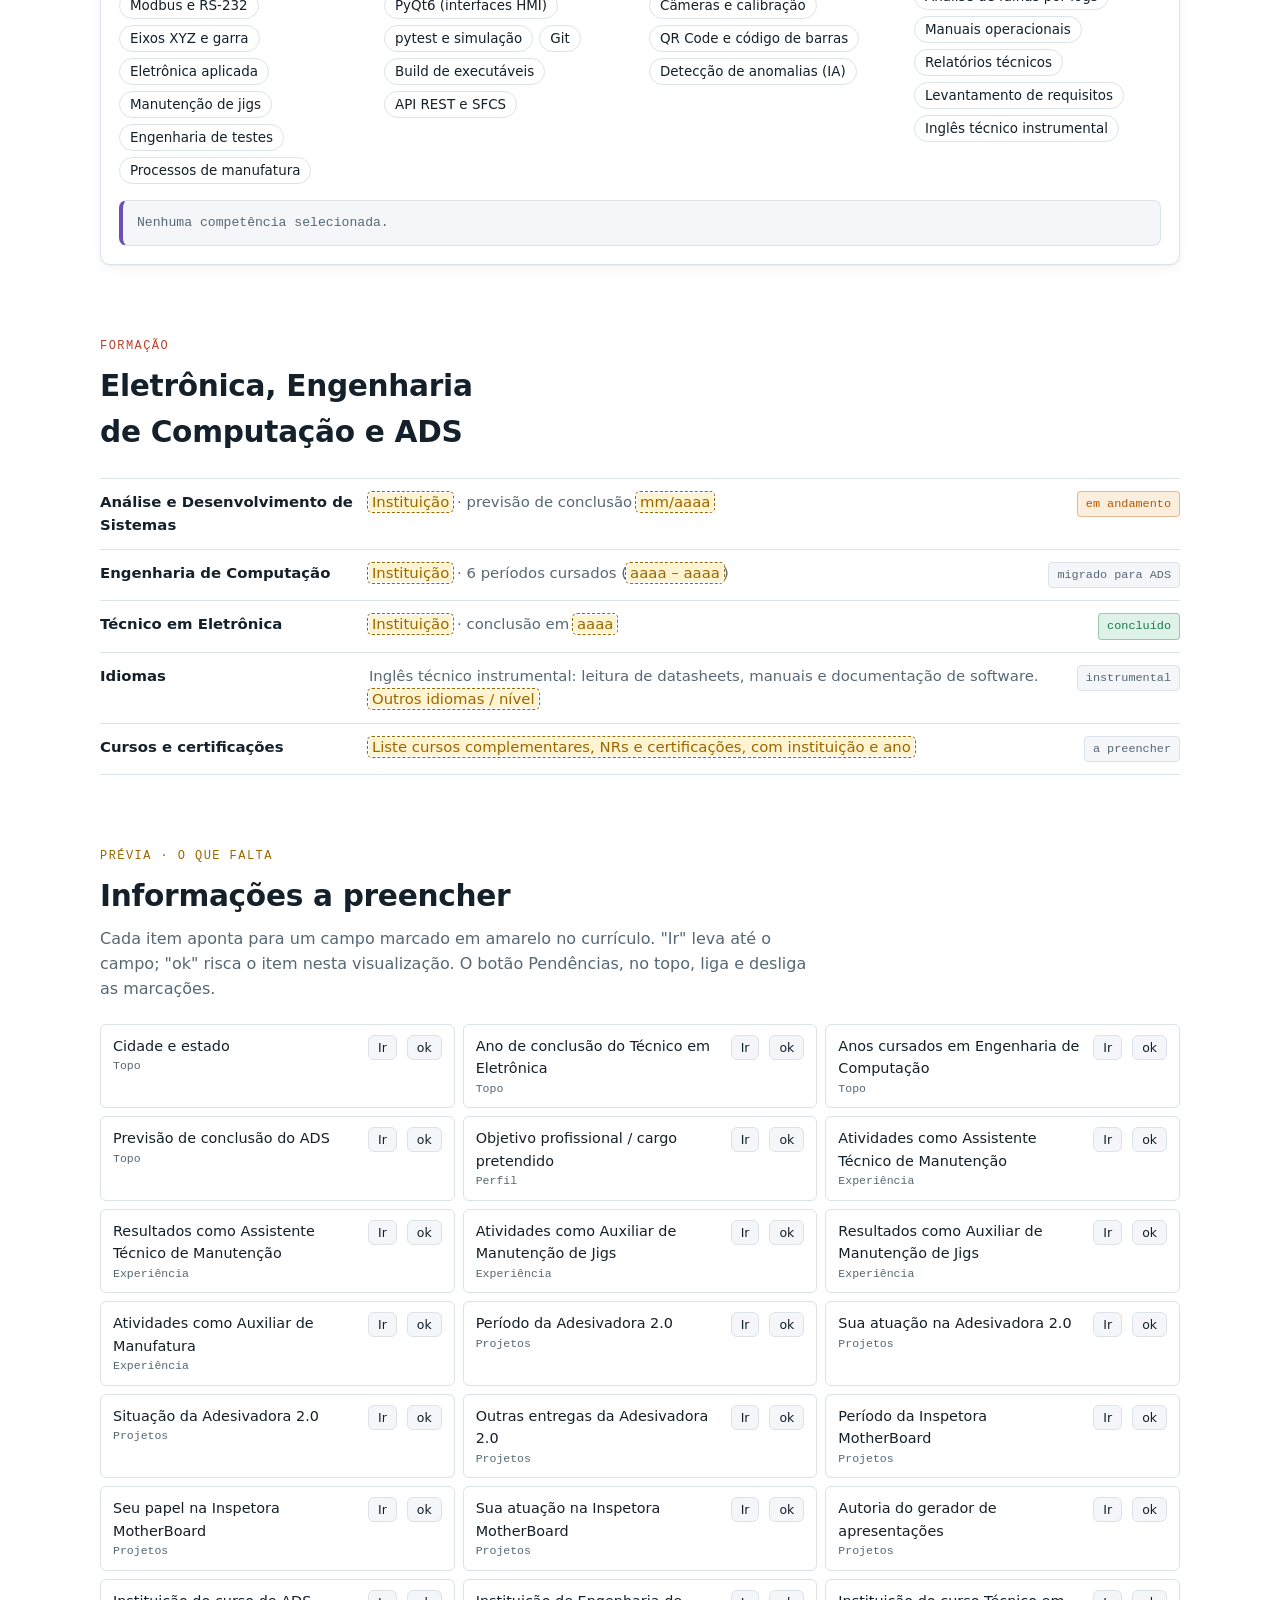
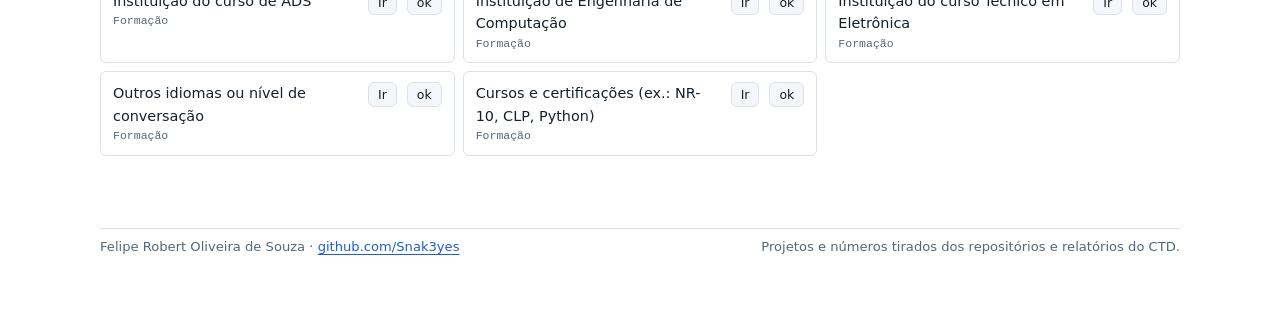
==== commit 60956a45: "Currículo: cargos e datas reais na Digiboard Quatro cargos (Auxiliar de Manufatura, Auxiliar de Manu" ====
--- a/curriculo/index.html
+++ b/curriculo/index.html
@@ -20,7 +20,7 @@
 
   <span class="eyebrow">Técnico Eletrônico JR · Centro de Transformação Digital · Digiboard</span>
   <h1>Felipe Robert Oliveira de Souza</h1>
-  <p class="lede">Técnico em Eletrônica no Centro de Transformação Digital (CTD) da Digiboard Eletrônica da Amazônia. Trabalho no software de máquinas industriais de inspeção e automação, da comunicação com o CLP à tela do operador, e escrevo os manuais e relatórios que acompanham cada entrega. Antes do CTD, atuei na engenharia de testes e na manutenção de jigs da Digiboard. Curso Análise e Desenvolvimento de Sistemas, depois de 6 períodos de Engenharia de Computação.</p>
+  <p class="lede">Técnico em Eletrônica no Centro de Transformação Digital (CTD) da Digiboard Eletrônica da Amazônia. Trabalho no software de máquinas industriais de inspeção e automação, da comunicação com o CLP à tela do operador, e escrevo os manuais e relatórios que acompanham cada entrega. Estou na Digiboard desde 2018: comecei na Produção, passei pela manutenção de jigs e pela Engenharia de Teste e fui promovido três vezes até chegar ao CTD. Curso Análise e Desenvolvimento de Sistemas, depois de 6 períodos de Engenharia de Computação.</p>
 
   <div class="facts" id="contact">
     <a class="fact" href="mailto:Felipe-robert@hotmail.com">✉ Felipe-robert@hotmail.com</a>
@@ -72,10 +72,10 @@
 <section id="experiencia" style="--cc: var(--c-exp)">
   <div class="sec-head">
     <span class="eyebrow">Experiência</span>
-    <h2>Três funções na Digiboard Eletrônica da Amazônia</h2>
-    <p>Da validação de produtos na engenharia de testes à manutenção dos jigs da linha, até o desenvolvimento de máquinas no Centro de Transformação Digital.</p>
+    <h2>Quatro cargos e três promoções na Digiboard Eletrônica da Amazônia</h2>
+    <p>Desde junho de 2018: da Produção à manutenção de jigs e à Engenharia de Teste, até o desenvolvimento de máquinas no Centro de Transformação Digital.</p>
   </div>
-  <div class="grid" id="cards-exp"></div>
+  <div class="grid grid-2" id="cards-exp"></div>
 </section>
 
 <!-- ============ PROJETOS ============ -->
--- a/curriculo/styles.css
+++ b/curriculo/styles.css
@@ -90,7 +90,7 @@
 .actions button[aria-pressed="true"] { background: var(--todo-soft); border-color: var(--todo); color: var(--todo); }
 
 /* Linha do tempo da carreira */
-.events { list-style: none; margin: 10px 0 0; padding: 0; display: grid; grid-template-columns: repeat(6, minmax(0, 1fr)); position: relative; }
+.events { list-style: none; margin: 10px 0 0; padding: 0; display: grid; grid-template-columns: repeat(7, minmax(0, 1fr)); position: relative; }
 .events::before { content: ""; position: absolute; left: 0; right: 0; top: 7px; border-top: 2px solid var(--line); }
 .events li { min-width: 0; }
 .events button { all: unset; box-sizing: border-box; cursor: pointer; position: relative; display: flex; flex-direction: column; gap: 6px; padding: 26px 14px 8px 0; width: 100%; border-radius: 6px; }
@@ -115,6 +115,7 @@
 
 /* Cartões */
 .grid { display: grid; grid-template-columns: repeat(auto-fit, minmax(300px, 1fr)); gap: 14px; }
+.grid-2 { grid-template-columns: repeat(auto-fit, minmax(min(100%, 420px), 1fr)); }
 .item { background: var(--surface); border: 1px solid var(--line); border-top: 3px solid var(--cc); border-radius: 8px; padding: 14px 16px 16px; display: flex; flex-direction: column; gap: 10px; min-width: 0; scroll-margin-top: 80px; transition: box-shadow .2s, transform .2s, opacity .2s; }
 .item-top { display: flex; justify-content: space-between; flex-wrap: wrap; gap: 4px 8px; font-family: var(--f-mono); font-size: 0.74rem; color: var(--muted); font-variant-numeric: tabular-nums; }
 .item-top .kind { color: var(--cc); }
@@ -227,7 +228,8 @@
   .item-top { font-size: 7pt; }
   .tag, .chip { font-size: 6.5pt; padding: 1px 5px; }
   .grid { grid-template-columns: repeat(3, minmax(0, 1fr)); gap: 6px; }
-  .events { grid-template-columns: repeat(6, minmax(0, 1fr)); margin-top: 2px; }
+  .events { grid-template-columns: repeat(7, minmax(0, 1fr)); margin-top: 2px; }
+  .grid-2 { grid-template-columns: 1fr 1fr; }
   .events::before { display: block; }
   .events button { padding: 20px 8px 0 0; gap: 2px; }
   .events b { font-size: 8pt; }
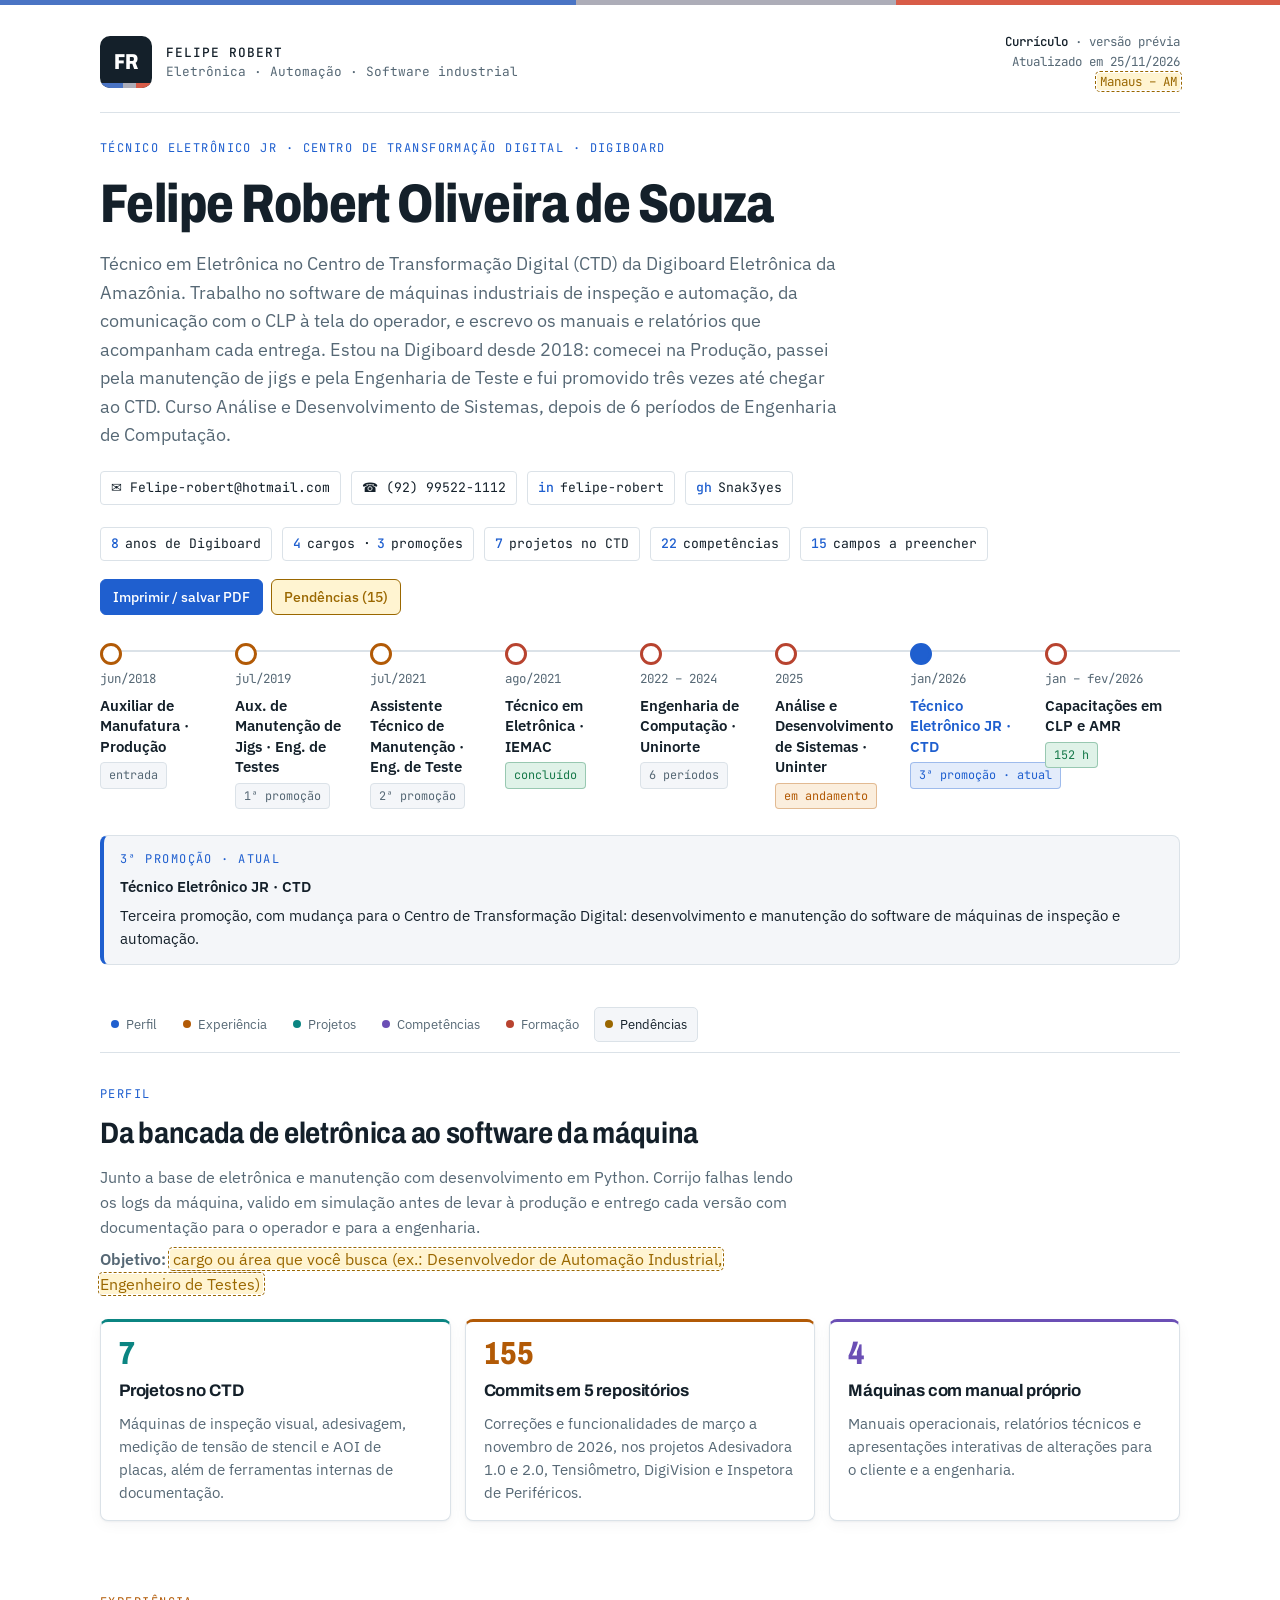
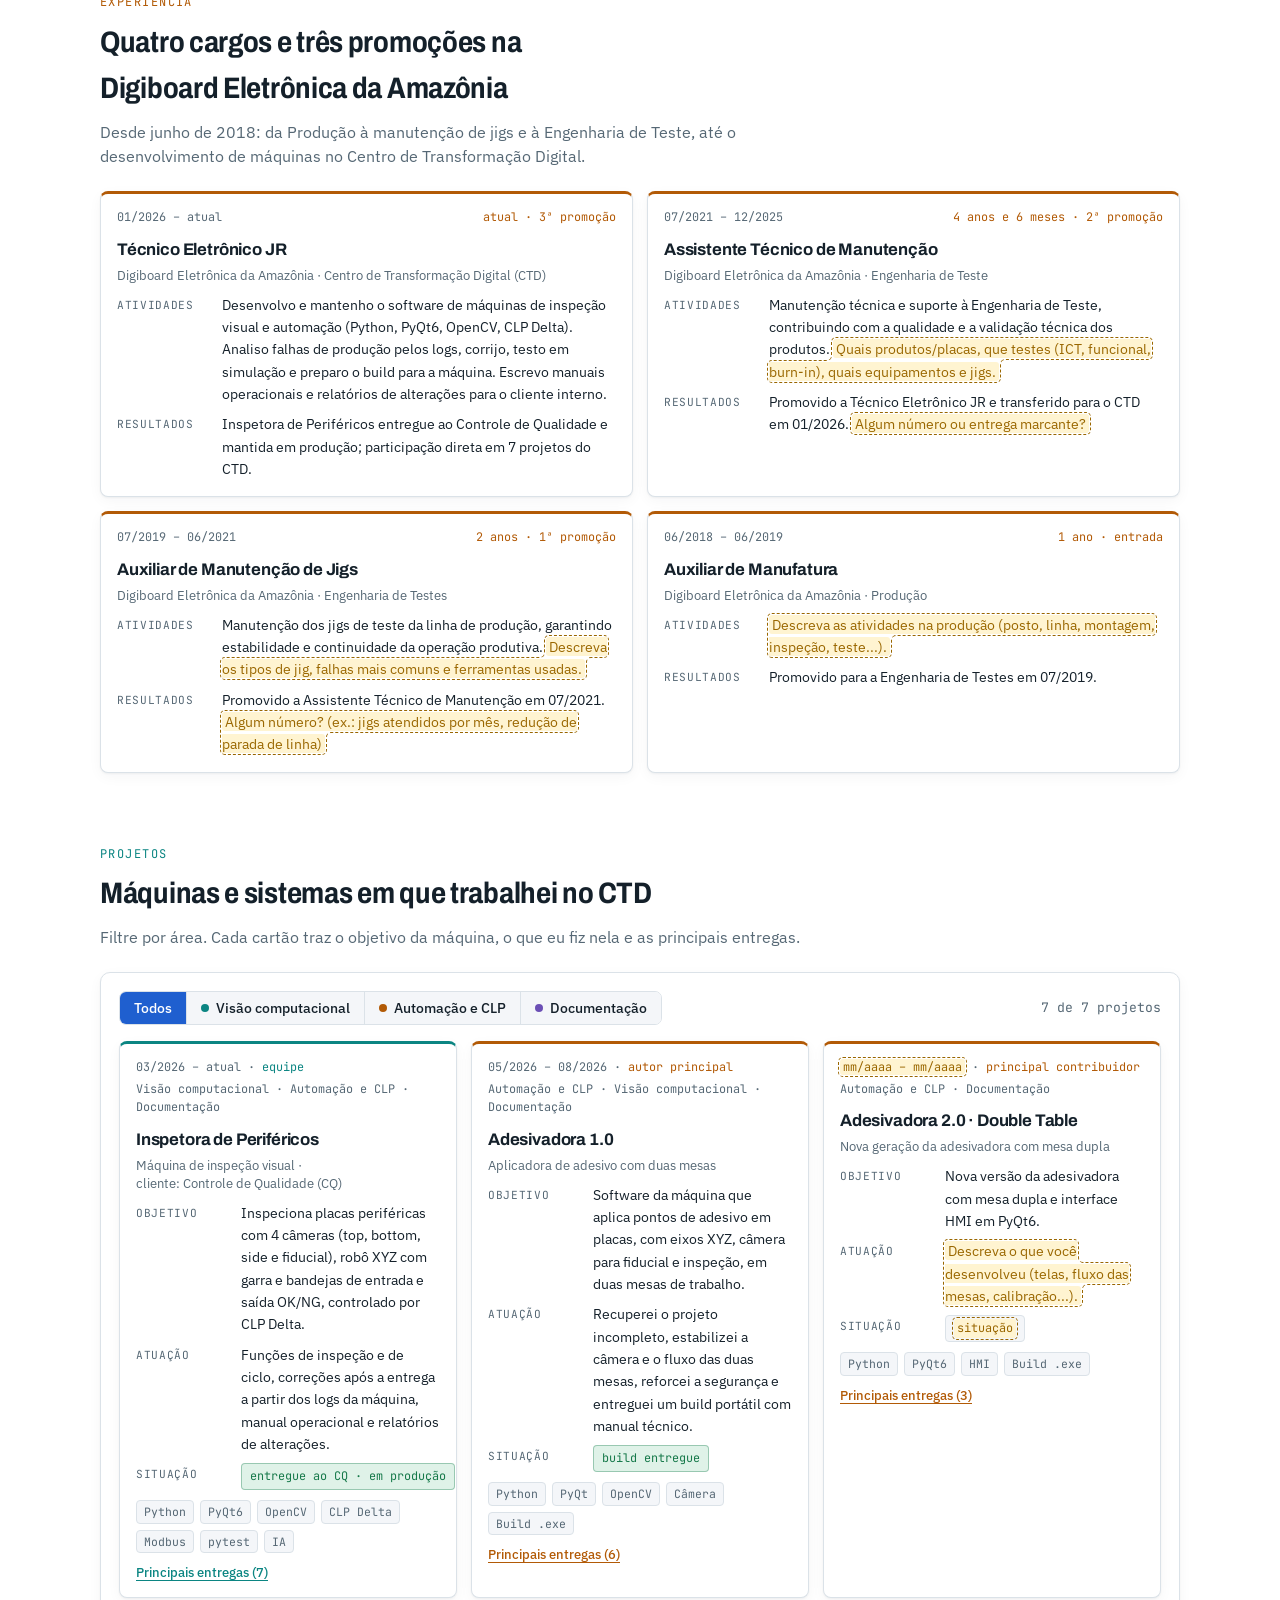
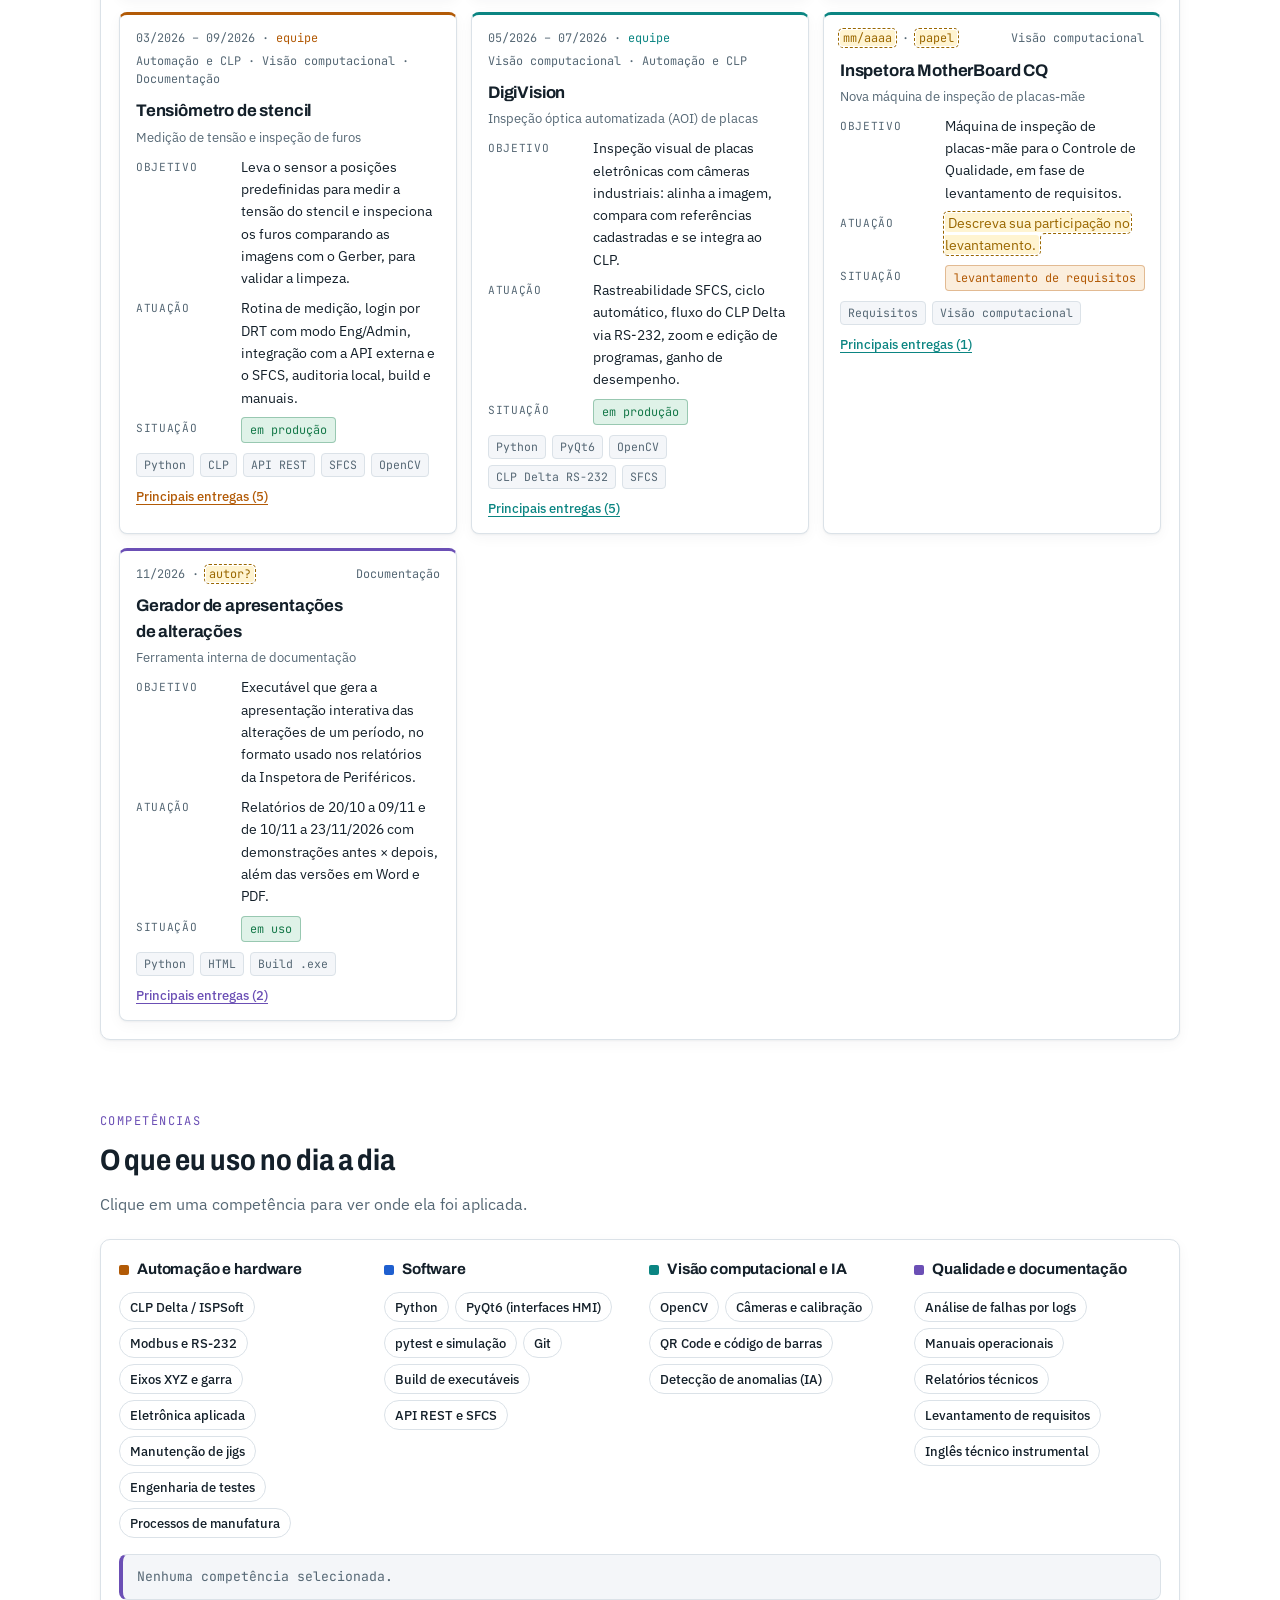
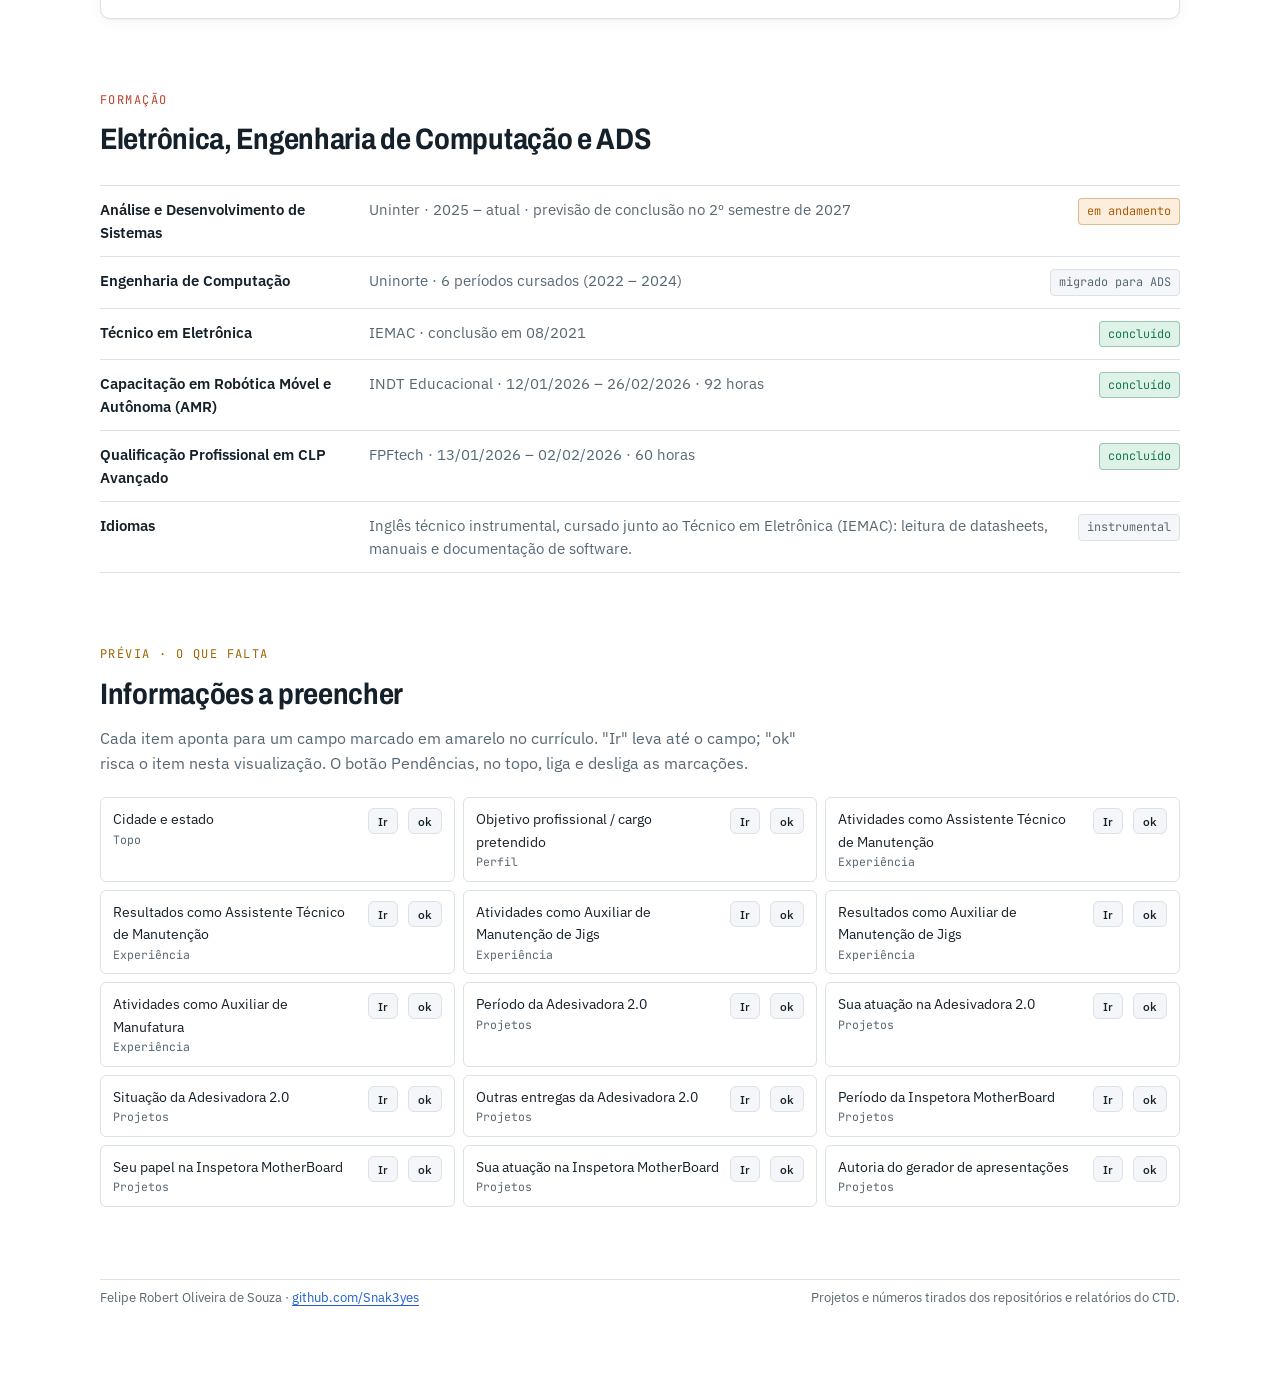
==== commit dca1e073: "Formação preenchida e páginas em arquivo único - Preenche instituições e datas de Técnico em Eletrôn" ====
--- a/curriculo/index.html
+++ b/curriculo/index.html
@@ -4,7 +4,258 @@
 <meta charset="UTF-8">
 <meta name="viewport" content="width=device-width, initial-scale=1.0">
 <title>Currículo · Felipe Robert</title>
-<link rel="stylesheet" href="styles.css">
+<style>
+/* Currículo interativo — mesmo sistema visual das apresentações da Inspetora de Periféricos:
+   página branca, faixa com as três cores do CTD, Archivo nos títulos, IBM Plex no texto,
+   JetBrains Mono nos rótulos, cartões com borda superior na cor do capítulo. */
+@font-face { font-family: "Archivo"; font-style: normal; font-weight: 100 900; font-stretch: 62% 125%; font-display: swap; src: url([data-uri]) format("woff2"); }
+@font-face { font-family: "IBM Plex Sans"; font-weight: 400; font-display: swap; src: url([data-uri]) format("woff2"); }
+@font-face { font-family: "IBM Plex Sans"; font-weight: 500; font-display: swap; src: url([data-uri]) format("woff2"); }
+@font-face { font-family: "IBM Plex Sans"; font-weight: 600; font-display: swap; src: url([data-uri]) format("woff2"); }
+@font-face { font-family: "JetBrains Mono"; font-weight: 400; font-display: swap; src: url([data-uri]) format("woff2"); }
+@font-face { font-family: "JetBrains Mono"; font-weight: 500; font-display: swap; src: url([data-uri]) format("woff2"); }
+
+:root {
+  color-scheme: light;
+  --page: #ffffff;
+  --bg: #f4f6f9;
+  --surface: #ffffff;
+  --ink: #14202a;
+  --muted: #566875;
+  --line: #dbe2e8;
+  --brand-blue: #4a74c4;
+  --brand-gray: #adadb8;
+  --brand-red: #d85c48;
+  --accent: #1f5fcf;
+  --accent-soft: #e3ecfb;
+  --ok: #16794a;
+  --ok-soft: #dff2e8;
+  --run: #b25a06;
+  --run-soft: #fbeedd;
+  --todo: #9a6700;
+  --todo-soft: #fff4d1;
+  --on-strong: #ffffff;
+  --c-perfil: #1f5fcf;
+  --c-exp: #b25a06;
+  --c-proj: #0b8582;
+  --c-comp: #6b4fb5;
+  --c-form: #b8432f;
+  --c-vis: #0b8582;
+  --c-aut: #b25a06;
+  --c-doc: #6b4fb5;
+  --f-display: "Archivo", "Arial Narrow", system-ui, sans-serif;
+  --f-body: "IBM Plex Sans", system-ui, -apple-system, "Segoe UI", sans-serif;
+  --f-mono: "JetBrains Mono", ui-monospace, "SFMono-Regular", Consolas, monospace;
+}
+* { box-sizing: border-box; }
+html { background: var(--page); scroll-behavior: smooth; }
+body {
+  position: relative; margin: 0;
+  background: var(--page); color: var(--ink);
+  font-family: var(--f-body); font-size: 16px; line-height: 1.55;
+  padding-left: max(16px, env(safe-area-inset-left, 0px));
+  padding-right: max(16px, env(safe-area-inset-right, 0px));
+  padding-block: 32px 72px;
+  -webkit-font-smoothing: antialiased;
+}
+body::after { content: ""; position: absolute; top: 0; left: 0; right: 0; height: 5px; background: linear-gradient(90deg, var(--brand-blue) 0 45%, var(--brand-gray) 45% 70%, var(--brand-red) 70% 100%); }
+.wrap { max-width: 1080px; margin: 0 auto; display: flex; flex-direction: column; gap: 72px; }
+h1, h2, h3 { font-family: var(--f-display); text-wrap: balance; margin: 0; letter-spacing: -0.01em; }
+h1 { font-size: clamp(2.1rem, 5vw, 3.4rem); font-weight: 800; font-stretch: 80%; line-height: 1.02; }
+h2 { font-size: clamp(1.45rem, 3vw, 1.85rem); font-weight: 700; font-stretch: 85%; }
+h3 { font-size: 1.05rem; font-weight: 700; }
+p { margin: 0; }
+a { color: var(--accent); text-underline-offset: 3px; }
+.eyebrow { font-family: var(--f-mono); font-size: 0.75rem; letter-spacing: 0.12em; text-transform: uppercase; color: var(--accent); }
+.lede { font-size: 1.15rem; color: var(--muted); max-width: 68ch; }
+.mono { font-family: var(--f-mono); }
+section { display: flex; flex-direction: column; gap: 22px; scroll-margin-top: 72px; }
+.sec-head { display: flex; flex-direction: column; gap: 8px; max-width: 70ch; }
+.sec-head .eyebrow { color: var(--cc, var(--accent)); }
+.sec-head p { color: var(--muted); }
+button { font: 500 0.88rem var(--f-body); color: var(--ink); background: var(--bg); border: 1px solid var(--line); border-radius: 6px; padding: 8px 12px; cursor: pointer; }
+button:hover:not(:disabled) { border-color: var(--accent); }
+button:focus-visible, a:focus-visible { outline: 2px solid var(--accent); outline-offset: 2px; }
+button.pri { background: var(--accent); color: var(--on-strong); border-color: var(--accent); }
+.gone { display: none !important; }
+
+/* Abertura */
+header { display: flex; flex-direction: column; gap: 18px; }
+.brand { display: flex; flex-wrap: wrap; justify-content: space-between; align-items: center; gap: 12px 24px; padding-bottom: 20px; margin-bottom: 8px; border-bottom: 1px solid var(--line); }
+.mark { display: flex; align-items: center; gap: 14px; }
+.mono-mark { width: 52px; height: 52px; border-radius: 10px; display: grid; place-items: center; background: var(--ink); color: var(--on-strong); font: 800 1.35rem var(--f-display); font-stretch: 80%; letter-spacing: 0.02em; position: relative; overflow: hidden; }
+.mono-mark::after { content: ""; position: absolute; left: 0; right: 0; bottom: 0; height: 5px; background: linear-gradient(90deg, var(--brand-blue) 0 45%, var(--brand-gray) 45% 70%, var(--brand-red) 70% 100%); }
+.mark-txt { font-family: var(--f-mono); font-size: 0.8rem; line-height: 1.5; color: var(--muted); }
+.mark-txt b { color: var(--ink); font-weight: 500; letter-spacing: 0.08em; }
+.brand-meta { font-family: var(--f-mono); font-size: 0.78rem; color: var(--muted); text-align: right; line-height: 1.6; }
+.brand-meta b { color: var(--ink); font-weight: 500; }
+.facts { display: flex; flex-wrap: wrap; gap: 10px; margin-top: 4px; }
+.fact { font-family: var(--f-mono); font-size: 0.82rem; padding: 6px 10px; border: 1px solid var(--line); border-radius: 4px; background: var(--surface); color: var(--ink); text-decoration: none; display: inline-flex; gap: 6px; align-items: center; }
+.fact b { color: var(--accent); font-weight: 500; }
+a.fact:hover { border-color: var(--accent); }
+.actions { display: flex; flex-wrap: wrap; gap: 8px; }
+.actions button[aria-pressed="true"] { background: var(--todo-soft); border-color: var(--todo); color: var(--todo); }
+
+/* Linha do tempo da carreira */
+.events { list-style: none; margin: 10px 0 0; padding: 0; display: grid; grid-template-columns: repeat(8, minmax(0, 1fr)); position: relative; }
+.events::before { content: ""; position: absolute; left: 0; right: 0; top: 7px; border-top: 2px solid var(--line); }
+.events li { min-width: 0; }
+.events button { all: unset; box-sizing: border-box; cursor: pointer; position: relative; display: flex; flex-direction: column; gap: 6px; padding: 26px 14px 8px 0; width: 100%; border-radius: 6px; }
+.events button::before { content: ""; position: absolute; top: 0; left: 0; width: 16px; height: 16px; border-radius: 50%; background: var(--surface); border: 3px solid var(--ev, var(--accent)); transition: background .15s; }
+.events button.on::before, .events button:hover::before { background: var(--ev, var(--accent)); }
+.events button:focus-visible { outline: 2px solid var(--accent); outline-offset: 4px; }
+.events .d { font-family: var(--f-mono); font-size: 0.78rem; color: var(--muted); font-variant-numeric: tabular-nums; }
+.events b { font-size: 0.95rem; line-height: 1.35; }
+.events button.on b { color: var(--ev); }
+.events .chip { align-self: flex-start; }
+.ev-detail { border: 1px solid var(--line); border-left: 4px solid var(--ev, var(--accent)); border-radius: 8px; background: var(--bg); padding: 14px 16px; display: flex; flex-direction: column; gap: 6px; font-size: 0.93rem; min-height: 5.2em; }
+.ev-detail .eyebrow { color: var(--ev, var(--accent)); }
+
+/* Navegação por capítulo */
+nav.chap { position: sticky; top: 0; z-index: 5; background: var(--page); border-bottom: 1px solid var(--line); padding-block: 10px; margin-block: -40px -40px; display: flex; gap: 4px; overflow-x: auto; }
+nav.chap a { flex: 0 0 auto; font-size: 0.84rem; text-decoration: none; color: var(--muted); padding: 6px 10px; border-radius: 5px; border: 1px solid transparent; display: inline-flex; align-items: center; gap: 7px; }
+nav.chap a i { width: 8px; height: 8px; border-radius: 50%; background: var(--cc); }
+nav.chap a:hover { border-color: var(--line); color: var(--ink); }
+nav.chap a.cur { color: var(--ink); background: var(--bg); border-color: var(--line); }
+
+.item, .panel, .next-card { box-shadow: 0 1px 2px rgba(20, 32, 42, 0.05), 0 4px 14px rgba(20, 32, 42, 0.04); }
+
+/* Cartões */
+.grid { display: grid; grid-template-columns: repeat(auto-fit, minmax(300px, 1fr)); gap: 14px; }
+.grid-2 { grid-template-columns: repeat(auto-fit, minmax(min(100%, 420px), 1fr)); }
+.item { background: var(--surface); border: 1px solid var(--line); border-top: 3px solid var(--cc); border-radius: 8px; padding: 14px 16px 16px; display: flex; flex-direction: column; gap: 10px; min-width: 0; scroll-margin-top: 80px; transition: box-shadow .2s, transform .2s, opacity .2s; }
+.item-top { display: flex; justify-content: space-between; flex-wrap: wrap; gap: 4px 8px; font-family: var(--f-mono); font-size: 0.74rem; color: var(--muted); font-variant-numeric: tabular-nums; }
+.item-top .kind { color: var(--cc); }
+.item h3 small { display: block; font: 400 0.84rem var(--f-body); color: var(--muted); margin-top: 3px; letter-spacing: 0; }
+.item dl { margin: 0; display: flex; flex-direction: column; gap: 8px; }
+.item dl div { display: grid; grid-template-columns: 6.6em 1fr; gap: 10px; font-size: 0.9rem; }
+.item dt { font-family: var(--f-mono); font-size: 0.7rem; letter-spacing: 0.06em; text-transform: uppercase; color: var(--muted); padding-top: 3px; }
+.item dd { margin: 0; min-width: 0; }
+.item dd.state { color: var(--ok); }
+.tags { display: flex; flex-wrap: wrap; gap: 6px; }
+.tag { font-family: var(--f-mono); font-size: 0.72rem; padding: 2px 7px; border-radius: 4px; background: var(--bg); border: 1px solid var(--line); color: var(--muted); }
+.more-btn { align-self: flex-start; background: none; border: 0; padding: 0; color: var(--cc); font-size: 0.84rem; text-decoration: underline; text-underline-offset: 3px; }
+.more { margin: 0; padding-left: 18px; font-size: 0.88rem; display: flex; flex-direction: column; gap: 5px; border-top: 1px dashed var(--line); padding-top: 10px; }
+.item.flash { box-shadow: 0 0 0 3px color-mix(in srgb, var(--cc) 45%, transparent), 0 6px 20px rgba(20, 32, 42, 0.1); transform: translateY(-2px); }
+.item.dim { opacity: 0.35; }
+
+.chip { display: inline-flex; align-items: center; gap: 6px; font-family: var(--f-mono); font-size: 0.74rem; padding: 3px 8px; border-radius: 4px; background: var(--bg); color: var(--muted); border: 1px solid var(--line); white-space: nowrap; }
+.chip.ok { background: var(--ok-soft); color: var(--ok); border-color: color-mix(in srgb, var(--ok) 35%, transparent); }
+.chip.run { background: var(--run-soft); color: var(--run); border-color: color-mix(in srgb, var(--run) 35%, transparent); }
+.chip.info { background: var(--accent-soft); color: var(--accent); border-color: color-mix(in srgb, var(--accent) 35%, transparent); }
+
+/* Painel com filtros (projetos e competências) */
+.panel { background: var(--surface); border: 1px solid var(--line); border-radius: 10px; padding: 18px; display: flex; flex-direction: column; gap: 16px; }
+.bar { display: flex; flex-wrap: wrap; gap: 8px 14px; align-items: center; justify-content: space-between; }
+.seg { display: inline-flex; flex-wrap: wrap; border: 1px solid var(--line); border-radius: 7px; overflow: hidden; }
+.seg button { border: 0; border-radius: 0; background: var(--bg); padding: 7px 14px; display: inline-flex; align-items: center; gap: 7px; }
+.seg button + button { border-left: 1px solid var(--line); }
+.seg button i { width: 8px; height: 8px; border-radius: 50%; background: var(--cc, var(--muted)); }
+.seg button.on { background: var(--accent); color: var(--on-strong); }
+.seg button.on i { background: var(--on-strong); }
+.ticker { font-family: var(--f-mono); font-size: 0.82rem; color: var(--muted); }
+
+/* Competências */
+.skill-groups { display: grid; grid-template-columns: repeat(auto-fit, minmax(230px, 1fr)); gap: 18px; }
+.skill-group { display: flex; flex-direction: column; gap: 10px; }
+.skill-group h3 { font-size: 0.95rem; display: flex; align-items: center; gap: 8px; }
+.skill-group h3 i { width: 10px; height: 10px; border-radius: 2px; background: var(--cc); }
+.skills { display: flex; flex-wrap: wrap; gap: 6px; }
+.skill { font: 500 0.84rem var(--f-body); padding: 5px 10px; border-radius: 999px; background: var(--surface); border: 1px solid var(--line); }
+.skill.on { background: var(--cc); border-color: var(--cc); color: var(--on-strong); }
+.skill-out { border: 1px solid var(--line); border-left: 4px solid var(--cc, var(--line)); border-radius: 8px; background: var(--bg); padding: 12px 14px; font-size: 0.92rem; display: flex; flex-direction: column; gap: 8px; }
+.skill-out ul { margin: 0; padding: 0; list-style: none; display: flex; flex-wrap: wrap; gap: 6px; }
+.skill-out a { font-size: 0.86rem; padding: 3px 9px; border: 1px solid var(--line); border-radius: 4px; background: var(--surface); text-decoration: none; color: var(--ink); }
+.skill-out a:hover { border-color: var(--accent); }
+
+/* Destaques do perfil */
+.next { display: grid; grid-template-columns: repeat(3, minmax(0, 1fr)); gap: 14px; }
+.next-card { background: var(--surface); border: 1px solid var(--line); border-top: 3px solid var(--cc, var(--accent)); border-radius: 8px; padding: 16px 18px; display: flex; flex-direction: column; gap: 8px; min-width: 0; }
+.next-card p { font-size: 0.93rem; color: var(--muted); }
+.next-card .big { font: 800 2rem/1 var(--f-display); font-stretch: 80%; color: var(--cc); }
+
+/* Linhas (formação e contato) */
+.diag { display: flex; flex-direction: column; border-top: 1px solid var(--line); }
+.diag > div { display: grid; grid-template-columns: 17em 1fr auto; gap: 16px; padding: 12px 0; border-bottom: 1px solid var(--line); align-items: baseline; font-size: 0.93rem; }
+.diag b { font-weight: 600; }
+.diag > div > span { color: var(--muted); }
+.diag .chip { justify-self: end; }
+
+/* Campos a preencher */
+.todo { border-radius: 3px; }
+body.show-todo .todo { background: var(--todo-soft); color: var(--todo); outline: 1px dashed var(--todo); outline-offset: 1px; padding: 0 3px; cursor: help; }
+.todo-list { list-style: none; margin: 0; padding: 0; display: grid; grid-template-columns: repeat(auto-fit, minmax(300px, 1fr)); gap: 8px; }
+.todo-list li { display: flex; gap: 10px; align-items: flex-start; padding: 10px 12px; border: 1px solid var(--line); border-radius: 6px; background: var(--surface); font-size: 0.9rem; }
+.todo-list li span { flex: 1; min-width: 0; }
+.todo-list li small { display: block; color: var(--muted); font-family: var(--f-mono); font-size: 0.72rem; }
+.todo-list button { flex: 0 0 auto; padding: 4px 9px; font-size: 0.78rem; }
+.todo-list li.done { opacity: 0.55; }
+.todo-list li.done span { text-decoration: line-through; }
+.todo-hit { animation: hit 1.4s ease-out; }
+@keyframes hit { 0%, 40% { box-shadow: 0 0 0 4px var(--todo); } 100% { box-shadow: 0 0 0 0 transparent; } }
+
+footer.src { font-size: 0.82rem; color: var(--muted); padding-top: 8px; display: flex; flex-wrap: wrap; justify-content: space-between; gap: 8px 20px; border-top: 1px solid var(--line); }
+
+@media (max-width: 900px) {
+  .events { grid-template-columns: repeat(3, minmax(0, 1fr)); row-gap: 18px; }
+  .events::before { display: none; }
+  .next { grid-template-columns: 1fr; }
+  .diag > div { grid-template-columns: 1fr; gap: 4px; }
+  .diag .chip { justify-self: start; }
+}
+@media (max-width: 640px) {
+  .brand-meta { text-align: left; }
+  .events { grid-template-columns: 1fr 1fr; }
+  .item dl div { grid-template-columns: 1fr; gap: 2px; }
+}
+@media (prefers-reduced-motion: reduce) {
+  html { scroll-behavior: auto; }
+  *, *::before, *::after { transition: none !important; animation: none !important; }
+}
+
+/* Impressão / PDF: currículo limpo, sem controles nem pendências */
+@media print {
+  @page { size: A4; margin: 12mm 12mm; }
+  body { padding: 10px 0 0; font-size: 9pt; line-height: 1.4; }
+  .wrap { gap: 16px; max-width: none; }
+  nav.chap, .actions, .no-print, .more-btn, .more, .ev-detail, .bar, .sec-head p { display: none !important; }
+  .sec-head p:has(.todo), #perfil .sec-head p { display: block !important; }
+  h1 { font-size: 24pt; }
+  h2 { font-size: 13pt; }
+  h3 { font-size: 10pt; }
+  .lede { font-size: 9.5pt; max-width: none; }
+  header { gap: 8px; }
+  .brand { padding-bottom: 8px; margin-bottom: 0; }
+  .fact { padding: 2px 7px; font-size: 7.5pt; }
+  .item, .panel, .next-card { box-shadow: none; break-inside: avoid; }
+  .item { padding: 8px 10px; gap: 5px; border-top-width: 2px; }
+  .item dl { gap: 4px; }
+  .item dl div { grid-template-columns: 1fr; gap: 0; font-size: 8.5pt; }
+  .item dt { padding-top: 0; font-size: 6.5pt; }
+  .item-top { font-size: 7pt; }
+  .tag, .chip { font-size: 6.5pt; padding: 1px 5px; }
+  .grid { grid-template-columns: repeat(3, minmax(0, 1fr)); gap: 6px; }
+  .events { grid-template-columns: repeat(8, minmax(0, 1fr)); margin-top: 2px; }
+  .grid-2 { grid-template-columns: 1fr 1fr; }
+  .events::before { display: block; }
+  .events button { padding: 20px 8px 0 0; gap: 2px; }
+  .events b { font-size: 8pt; }
+  .next { grid-template-columns: repeat(3, minmax(0, 1fr)); gap: 6px; }
+  .next-card { padding: 8px 10px; gap: 3px; }
+  .next-card .big { font-size: 16pt; }
+  .next-card p { font-size: 8pt; }
+  section { gap: 8px; break-inside: auto; }
+  .sec-head { break-after: avoid; break-inside: avoid; gap: 3px; }
+  .item h3 small { font-size: 7.5pt; }
+  .panel { border: 0; padding: 0; }
+  .skill-groups { grid-template-columns: repeat(4, minmax(0, 1fr)); gap: 10px; }
+  .skill { font-size: 7.5pt; padding: 2px 7px; }
+  .diag > div { grid-template-columns: 16em 1fr auto; gap: 10px; padding: 5px 0; font-size: 8.5pt; }
+  .diag .chip { justify-self: end; }
+  body.show-todo .todo { background: none; color: inherit; outline: 0; padding: 0; }
+  a { color: var(--ink); text-decoration: none; }
+}
+</style>
 </head>
 <body class="show-todo">
 <div class="wrap">
@@ -114,11 +365,12 @@
     <h2>Eletrônica, Engenharia de Computação e ADS</h2>
   </div>
   <div class="diag">
-    <div><b>Análise e Desenvolvimento de Sistemas</b><span><span class="todo" data-todo="Instituição do curso de ADS">Instituição</span> · previsão de conclusão <span class="todo" data-todo="Previsão de conclusão do ADS">mm/aaaa</span></span><span class="chip run">em andamento</span></div>
-    <div><b>Engenharia de Computação</b><span><span class="todo" data-todo="Instituição de Engenharia de Computação">Instituição</span> · 6 períodos cursados (<span class="todo" data-todo="Anos cursados em Engenharia de Computação">aaaa – aaaa</span>)</span><span class="chip">migrado para ADS</span></div>
-    <div><b>Técnico em Eletrônica</b><span><span class="todo" data-todo="Instituição do curso Técnico em Eletrônica">Instituição</span> · conclusão em <span class="todo" data-todo="Ano de conclusão do Técnico em Eletrônica">aaaa</span></span><span class="chip ok">concluído</span></div>
-    <div><b>Idiomas</b><span>Inglês técnico instrumental: leitura de datasheets, manuais e documentação de software. <span class="todo" data-todo="Outros idiomas ou nível de conversação">Outros idiomas / nível</span></span><span class="chip">instrumental</span></div>
-    <div><b>Cursos e certificações</b><span><span class="todo" data-todo="Cursos e certificações (ex.: NR-10, CLP, Python)">Liste cursos complementares, NRs e certificações, com instituição e ano</span></span><span class="chip">a preencher</span></div>
+    <div><b>Análise e Desenvolvimento de Sistemas</b><span>Uninter · 2025 – atual · previsão de conclusão no 2º semestre de 2027</span><span class="chip run">em andamento</span></div>
+    <div><b>Engenharia de Computação</b><span>Uninorte · 6 períodos cursados (2022 – 2024)</span><span class="chip">migrado para ADS</span></div>
+    <div><b>Técnico em Eletrônica</b><span>IEMAC · conclusão em 08/2021</span><span class="chip ok">concluído</span></div>
+    <div><b>Capacitação em Robótica Móvel e Autônoma (AMR)</b><span>INDT Educacional · 12/01/2026 – 26/02/2026 · 92 horas</span><span class="chip ok">concluído</span></div>
+    <div><b>Qualificação Profissional em CLP Avançado</b><span>FPFtech · 13/01/2026 – 02/02/2026 · 60 horas</span><span class="chip ok">concluído</span></div>
+    <div><b>Idiomas</b><span>Inglês técnico instrumental, cursado junto ao Técnico em Eletrônica (IEMAC): leitura de datasheets, manuais e documentação de software.</span><span class="chip">instrumental</span></div>
   </div>
 </section>
 
@@ -138,6 +390,332 @@
 </footer>
 
 </div>
-<script src="script.js"></script>
+<script>
+(function () {
+"use strict";
+const $ = (s, r = document) => r.querySelector(s);
+const $$ = (s, r = document) => Array.from(r.querySelectorAll(s));
+// Campo a preencher: aparece destacado na prévia e entra na lista de pendências.
+const T = (label, text) => `<span class="todo" data-todo="${label}">${text}</span>`;
+
+/* ================= CONTEÚDO =================
+   Edite aqui. Textos com T("rótulo", "texto") são pendências da prévia. */
+
+const EVENTS = [
+  { d: "jun/2018", t: "Auxiliar de Manufatura · Produção", c: "", cl: "entrada", ev: "var(--c-exp)",
+    x: "Entrada na Digiboard Eletrônica da Amazônia, na Produção. Um ano depois, promoção para a Engenharia de Testes." },
+  { d: "jul/2019", t: "Aux. de Manutenção de Jigs · Eng. de Testes", c: "", cl: "1ª promoção", ev: "var(--c-exp)",
+    x: "Primeira promoção: manutenção dos jigs de teste da linha de produção, na Engenharia de Testes." },
+  { d: "jul/2021", t: "Assistente Técnico de Manutenção · Eng. de Teste", c: "", cl: "2ª promoção", ev: "var(--c-exp)",
+    x: "Segunda promoção: quatro anos e meio como assistente técnico de manutenção na Engenharia de Teste." },
+  { d: "ago/2021", t: "Técnico em Eletrônica · IEMAC", c: "ok", cl: "concluído", ev: "var(--c-form)",
+    x: "Base em eletrônica analógica e digital, instrumentação e manutenção, com inglês técnico instrumental. Concluído em paralelo ao trabalho na Engenharia de Teste." },
+  { d: "2022 – 2024", t: "Engenharia de Computação · Uninorte", c: "", cl: "6 períodos", ev: "var(--c-form)",
+    x: "Seis períodos cursados: programação, sistemas digitais, arquitetura de computadores e cálculo. Depois, migração para ADS para focar em desenvolvimento." },
+  { d: "2025", t: "Análise e Desenvolvimento de Sistemas · Uninter", c: "run", cl: "em andamento", ev: "var(--c-form)",
+    x: "Graduação iniciada em 2025, com previsão de conclusão no 2º semestre de 2027. Foco em engenharia de software aplicada à indústria." },
+  { d: "jan/2026", t: "Técnico Eletrônico JR · CTD", c: "info", cl: "3ª promoção · atual", ev: "var(--c-perfil)",
+    x: "Terceira promoção, com mudança para o Centro de Transformação Digital: desenvolvimento e manutenção do software de máquinas de inspeção e automação." },
+  { d: "jan – fev/2026", t: "Capacitações em CLP e AMR", c: "ok", cl: "152 h", ev: "var(--c-form)",
+    x: "Qualificação Profissional em CLP Avançado (FPFtech, 60 h, 13/01 a 02/02/2026) e Capacitação em Robótica Móvel e Autônoma – AMR (INDT Educacional, 92 h, 12/01 a 26/02/2026)." }
+];
+
+const EXP = [
+  { id: "exp-ctd", per: "01/2026 – atual", k: "atual · 3ª promoção",
+    t: "Técnico Eletrônico JR", org: "Digiboard Eletrônica da Amazônia · Centro de Transformação Digital (CTD)",
+    a: "Desenvolvo e mantenho o software de máquinas de inspeção visual e automação (Python, PyQt6, OpenCV, CLP Delta). Analiso falhas de produção pelos logs, corrijo, testo em simulação e preparo o build para a máquina. Escrevo manuais operacionais e relatórios de alterações para o cliente interno.",
+    r: "Inspetora de Periféricos entregue ao Controle de Qualidade e mantida em produção; participação direta em 7 projetos do CTD." },
+  { id: "exp-tec", per: "07/2021 – 12/2025", k: "4 anos e 6 meses · 2ª promoção",
+    t: "Assistente Técnico de Manutenção", org: "Digiboard Eletrônica da Amazônia · Engenharia de Teste",
+    a: "Manutenção técnica e suporte à Engenharia de Teste, contribuindo com a qualidade e a validação técnica dos produtos. " + T("Atividades como Assistente Técnico de Manutenção", "Quais produtos/placas, que testes (ICT, funcional, burn-in), quais equipamentos e jigs."),
+    r: "Promovido a Técnico Eletrônico JR e transferido para o CTD em 01/2026. " + T("Resultados como Assistente Técnico de Manutenção", "Algum número ou entrega marcante?") },
+  { id: "exp-jigs", per: "07/2019 – 06/2021", k: "2 anos · 1ª promoção",
+    t: "Auxiliar de Manutenção de Jigs", org: "Digiboard Eletrônica da Amazônia · Engenharia de Testes",
+    a: "Manutenção dos jigs de teste da linha de produção, garantindo estabilidade e continuidade da operação produtiva. " + T("Atividades como Auxiliar de Manutenção de Jigs", "Descreva os tipos de jig, falhas mais comuns e ferramentas usadas."),
+    r: "Promovido a Assistente Técnico de Manutenção em 07/2021. " + T("Resultados como Auxiliar de Manutenção de Jigs", "Algum número? (ex.: jigs atendidos por mês, redução de parada de linha)") },
+  { id: "exp-prod", per: "06/2018 – 06/2019", k: "1 ano · entrada",
+    t: "Auxiliar de Manufatura", org: "Digiboard Eletrônica da Amazônia · Produção",
+    a: T("Atividades como Auxiliar de Manufatura", "Descreva as atividades na produção (posto, linha, montagem, inspeção, teste...)."),
+    r: "Promovido para a Engenharia de Testes em 07/2019." }
+];
+const START = new Date(2018, 5, 13); // entrada na Digiboard: 13/06/2018
+
+const AREAS = [
+  { id: "all", n: "Todos" },
+  { id: "vis", n: "Visão computacional", c: "var(--c-vis)" },
+  { id: "aut", n: "Automação e CLP", c: "var(--c-aut)" },
+  { id: "doc", n: "Documentação", c: "var(--c-doc)" }
+];
+
+const PROJ = [
+  { id: "p-inspetora", ar: ["vis", "aut", "doc"], per: "03/2026 – atual", role: "equipe", st: "entregue ao CQ · em produção", stc: "ok",
+    t: "Inspetora de Periféricos", sub: "Máquina de inspeção visual · cliente: Controle de Qualidade (CQ)",
+    o: "Inspeciona placas periféricas com 4 câmeras (top, bottom, side e fiducial), robô XYZ com garra e bandejas de entrada e saída OK/NG, controlado por CLP Delta.",
+    a: "Funções de inspeção e de ciclo, correções após a entrega a partir dos logs da máquina, manual operacional e relatórios de alterações.",
+    s: ["Python", "PyQt6", "OpenCV", "CLP Delta", "Modbus", "pytest", "IA"],
+    e: ["Correção do HOME falso que parava o ciclo na bandeja OK: causa encontrada nos logs e reproduzida em teste",
+        "Aviso visual e sonoro de fim de lote e de bandeja cheia para o operador",
+        "Evidências salvas e consulta de resultados por QR Code; reprovação pela leitura do QR",
+        "Recaptura da inspeção antes da rejeição automática",
+        "Registro de diagnóstico do HOME e da versão do CLP no log",
+        "Manual operacional (edições 1.0 a 1.4) e relatórios interativos de alterações",
+        "Recomendação de hardware para o servidor de treinamento de IA"] },
+  { id: "p-ades1", ar: ["aut", "vis", "doc"], per: "05/2026 – 08/2026", role: "autor principal", st: "build entregue", stc: "ok",
+    t: "Adesivadora 1.0", sub: "Aplicadora de adesivo com duas mesas",
+    o: "Software da máquina que aplica pontos de adesivo em placas, com eixos XYZ, câmera para fiducial e inspeção, em duas mesas de trabalho.",
+    a: "Recuperei o projeto incompleto, estabilizei a câmera e o fluxo das duas mesas, reforcei a segurança e entreguei um build portátil com manual técnico.",
+    s: ["Python", "PyQt", "OpenC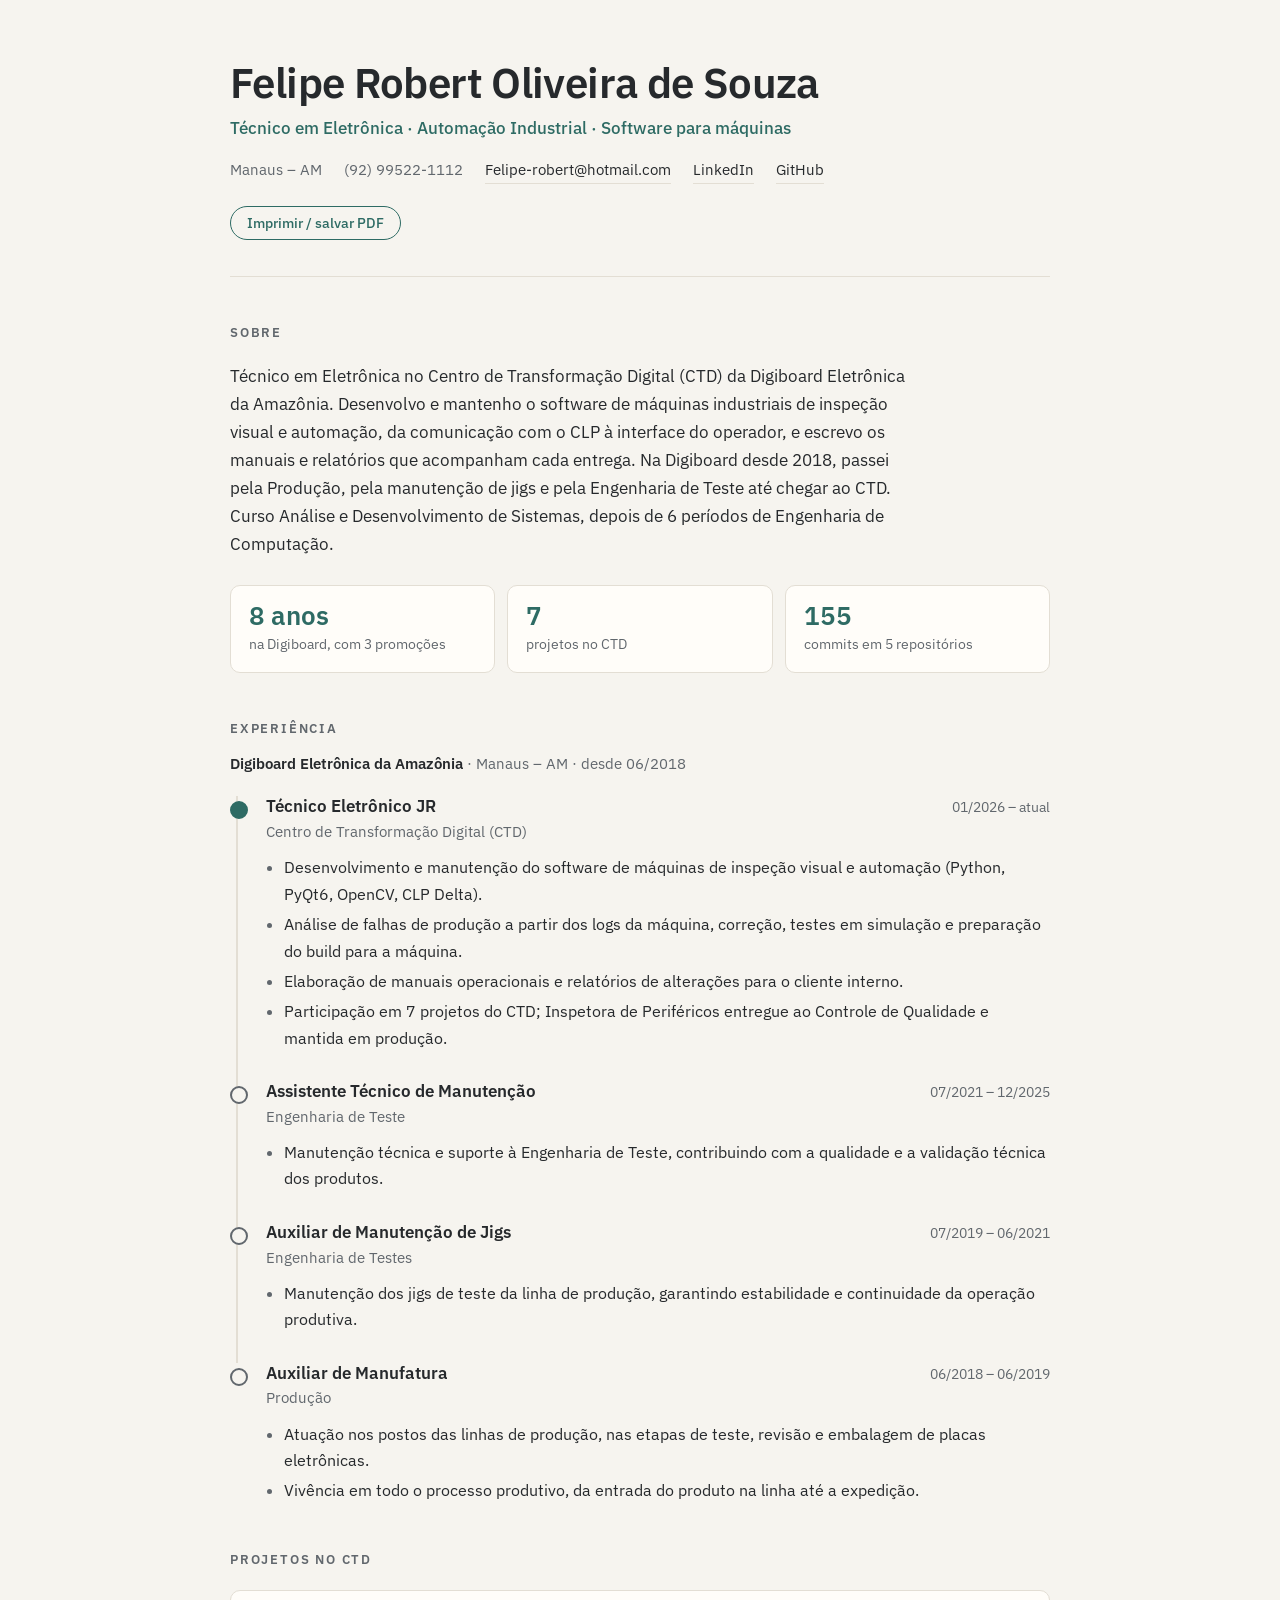
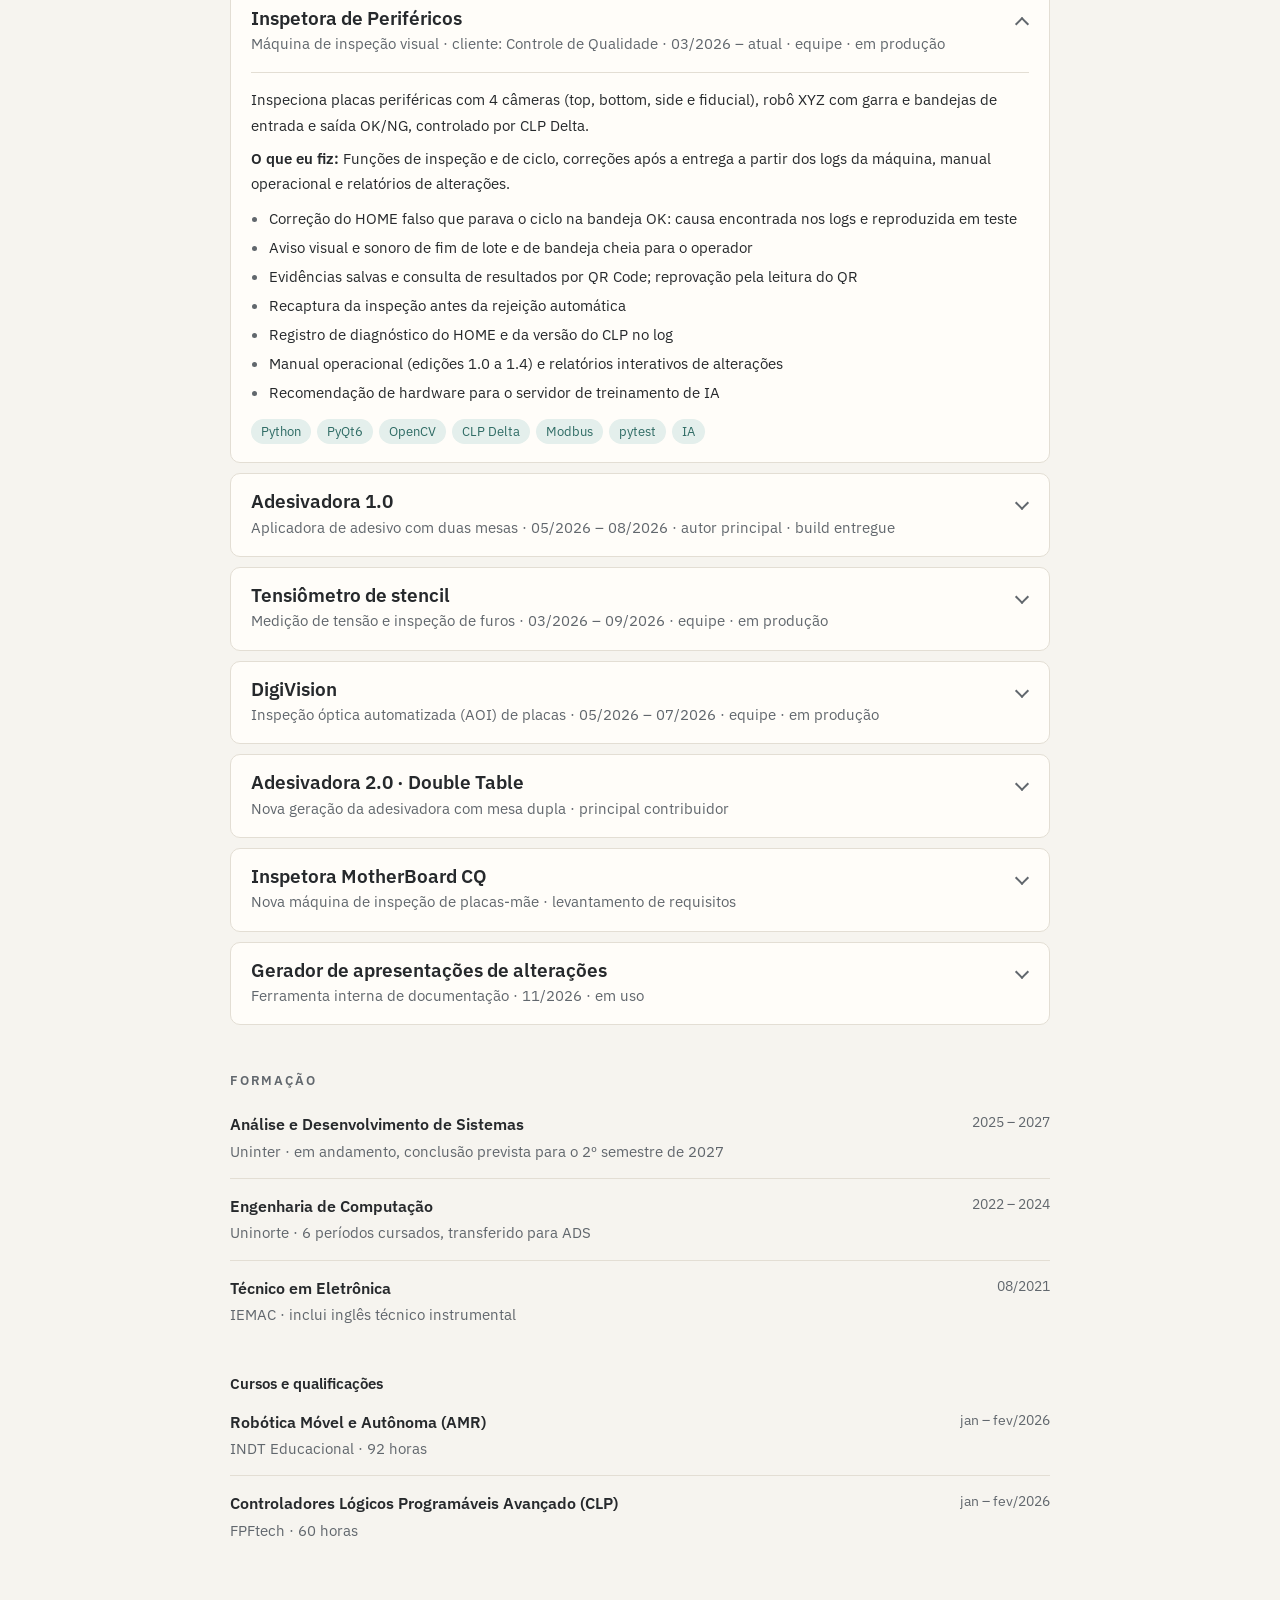
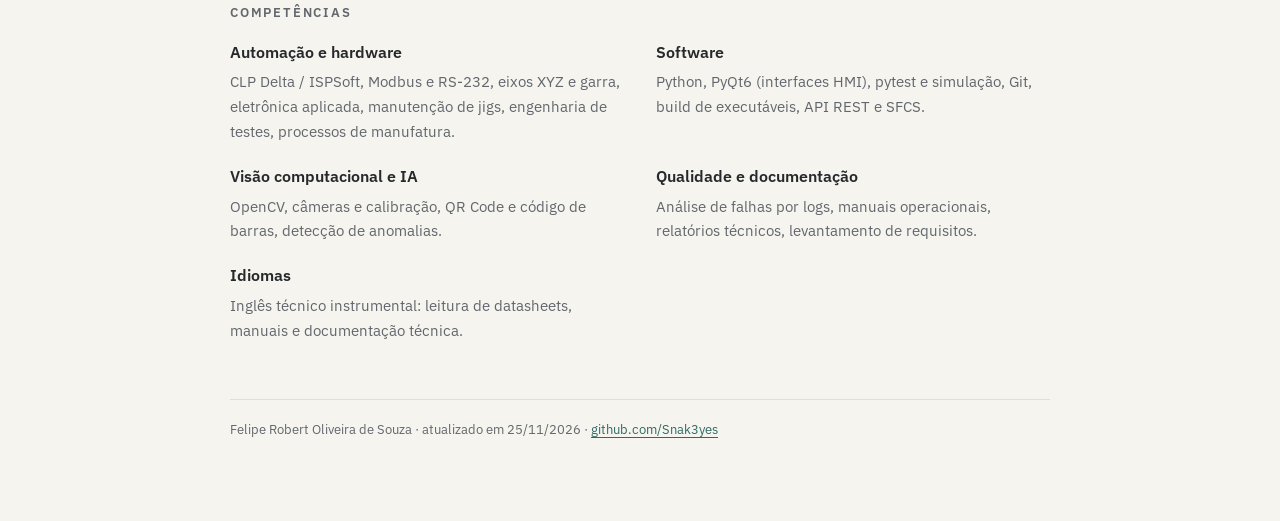
==== commit d9c604d5: "Currículo: novo visual mais limpo e experiência atualizada - Paleta neutra (creme e verde-petróleo) " ====
--- a/curriculo/index.html
+++ b/curriculo/index.html
@@ -1,721 +1,368 @@
-<!DOCTYPE html>
+<!doctype html>
 <html lang="pt-BR">
 <head>
-<meta charset="UTF-8">
-<meta name="viewport" content="width=device-width, initial-scale=1.0">
+<meta charset="utf-8">
+<meta name="viewport" content="width=device-width, initial-scale=1, viewport-fit=cover">
 <title>Currículo · Felipe Robert</title>
 <style>
-/* Currículo interativo — mesmo sistema visual das apresentações da Inspetora de Periféricos:
-   página branca, faixa com as três cores do CTD, Archivo nos títulos, IBM Plex no texto,
-   JetBrains Mono nos rótulos, cartões com borda superior na cor do capítulo. */
-@font-face { font-family: "Archivo"; font-style: normal; font-weight: 100 900; font-stretch: 62% 125%; font-display: swap; src: url([data-uri]) format("woff2"); }
 @font-face { font-family: "IBM Plex Sans"; font-weight: 400; font-display: swap; src: url([data-uri]) format("woff2"); }
 @font-face { font-family: "IBM Plex Sans"; font-weight: 500; font-display: swap; src: url([data-uri]) format("woff2"); }
 @font-face { font-family: "IBM Plex Sans"; font-weight: 600; font-display: swap; src: url([data-uri]) format("woff2"); }
-@font-face { font-family: "JetBrains Mono"; font-weight: 400; font-display: swap; src: url([data-uri]) format("woff2"); }
-@font-face { font-family: "JetBrains Mono"; font-weight: 500; font-display: swap; src: url([data-uri]) format("woff2"); }
-
 :root {
   color-scheme: light;
-  --page: #ffffff;
-  --bg: #f4f6f9;
-  --surface: #ffffff;
-  --ink: #14202a;
-  --muted: #566875;
-  --line: #dbe2e8;
-  --brand-blue: #4a74c4;
-  --brand-gray: #adadb8;
-  --brand-red: #d85c48;
-  --accent: #1f5fcf;
-  --accent-soft: #e3ecfb;
-  --ok: #16794a;
-  --ok-soft: #dff2e8;
-  --run: #b25a06;
-  --run-soft: #fbeedd;
-  --todo: #9a6700;
-  --todo-soft: #fff4d1;
-  --on-strong: #ffffff;
-  --c-perfil: #1f5fcf;
-  --c-exp: #b25a06;
-  --c-proj: #0b8582;
-  --c-comp: #6b4fb5;
-  --c-form: #b8432f;
-  --c-vis: #0b8582;
-  --c-aut: #b25a06;
-  --c-doc: #6b4fb5;
-  --f-display: "Archivo", "Arial Narrow", system-ui, sans-serif;
-  --f-body: "IBM Plex Sans", system-ui, -apple-system, "Segoe UI", sans-serif;
-  --f-mono: "JetBrains Mono", ui-monospace, "SFMono-Regular", Consolas, monospace;
-}
+  --bg: #f6f4ef;
+  --surface: #fffdf9;
+  --ink: #26292c;
+  --muted: #61676d;
+  --line: #e3ded4;
+  --accent: #2e6b64;
+  --accent-soft: #e4efec;
+  --f: "IBM Plex Sans", system-ui, -apple-system, "Segoe UI", sans-serif;
+}
+@media (prefers-color-scheme: dark) {
+  :root:not([data-theme="light"]) {
+    color-scheme: dark;
+    --bg: #1a1c1e; --surface: #222528; --ink: #e7e4de; --muted: #a3a8ad;
+    --line: #33373b; --accent: #7fbcb2; --accent-soft: #23332f;
+  }
+}
+:root[data-theme="dark"] {
+  color-scheme: dark;
+  --bg: #1a1c1e; --surface: #222528; --ink: #e7e4de; --muted: #a3a8ad;
+  --line: #33373b; --accent: #7fbcb2; --accent-soft: #23332f;
+}
+
 * { box-sizing: border-box; }
-html { background: var(--page); scroll-behavior: smooth; }
+html { scroll-behavior: smooth; background: var(--bg); }
 body {
-  position: relative; margin: 0;
-  background: var(--page); color: var(--ink);
-  font-family: var(--f-body); font-size: 16px; line-height: 1.55;
-  padding-left: max(16px, env(safe-area-inset-left, 0px));
-  padding-right: max(16px, env(safe-area-inset-right, 0px));
-  padding-block: 32px 72px;
-  -webkit-font-smoothing: antialiased;
-}
-body::after { content: ""; position: absolute; top: 0; left: 0; right: 0; height: 5px; background: linear-gradient(90deg, var(--brand-blue) 0 45%, var(--brand-gray) 45% 70%, var(--brand-red) 70% 100%); }
-.wrap { max-width: 1080px; margin: 0 auto; display: flex; flex-direction: column; gap: 72px; }
-h1, h2, h3 { font-family: var(--f-display); text-wrap: balance; margin: 0; letter-spacing: -0.01em; }
-h1 { font-size: clamp(2.1rem, 5vw, 3.4rem); font-weight: 800; font-stretch: 80%; line-height: 1.02; }
-h2 { font-size: clamp(1.45rem, 3vw, 1.85rem); font-weight: 700; font-stretch: 85%; }
-h3 { font-size: 1.05rem; font-weight: 700; }
+  margin: 0; background: var(--bg); color: var(--ink);
+  font: 400 16px/1.65 var(--f); -webkit-font-smoothing: antialiased;
+  padding-inline: max(20px, env(safe-area-inset-left, 0px));
+  padding-block: 56px 80px;
+}
+.wrap { max-width: 820px; margin: 0 auto; }
+h1, h2, h3 { margin: 0; font-weight: 600; line-height: 1.25; }
 p { margin: 0; }
 a { color: var(--accent); text-underline-offset: 3px; }
-.eyebrow { font-family: var(--f-mono); font-size: 0.75rem; letter-spacing: 0.12em; text-transform: uppercase; color: var(--accent); }
-.lede { font-size: 1.15rem; color: var(--muted); max-width: 68ch; }
-.mono { font-family: var(--f-mono); }
-section { display: flex; flex-direction: column; gap: 22px; scroll-margin-top: 72px; }
-.sec-head { display: flex; flex-direction: column; gap: 8px; max-width: 70ch; }
-.sec-head .eyebrow { color: var(--cc, var(--accent)); }
-.sec-head p { color: var(--muted); }
-button { font: 500 0.88rem var(--f-body); color: var(--ink); background: var(--bg); border: 1px solid var(--line); border-radius: 6px; padding: 8px 12px; cursor: pointer; }
-button:hover:not(:disabled) { border-color: var(--accent); }
-button:focus-visible, a:focus-visible { outline: 2px solid var(--accent); outline-offset: 2px; }
-button.pri { background: var(--accent); color: var(--on-strong); border-color: var(--accent); }
-.gone { display: none !important; }
-
-/* Abertura */
-header { display: flex; flex-direction: column; gap: 18px; }
-.brand { display: flex; flex-wrap: wrap; justify-content: space-between; align-items: center; gap: 12px 24px; padding-bottom: 20px; margin-bottom: 8px; border-bottom: 1px solid var(--line); }
-.mark { display: flex; align-items: center; gap: 14px; }
-.mono-mark { width: 52px; height: 52px; border-radius: 10px; display: grid; place-items: center; background: var(--ink); color: var(--on-strong); font: 800 1.35rem var(--f-display); font-stretch: 80%; letter-spacing: 0.02em; position: relative; overflow: hidden; }
-.mono-mark::after { content: ""; position: absolute; left: 0; right: 0; bottom: 0; height: 5px; background: linear-gradient(90deg, var(--brand-blue) 0 45%, var(--brand-gray) 45% 70%, var(--brand-red) 70% 100%); }
-.mark-txt { font-family: var(--f-mono); font-size: 0.8rem; line-height: 1.5; color: var(--muted); }
-.mark-txt b { color: var(--ink); font-weight: 500; letter-spacing: 0.08em; }
-.brand-meta { font-family: var(--f-mono); font-size: 0.78rem; color: var(--muted); text-align: right; line-height: 1.6; }
-.brand-meta b { color: var(--ink); font-weight: 500; }
-.facts { display: flex; flex-wrap: wrap; gap: 10px; margin-top: 4px; }
-.fact { font-family: var(--f-mono); font-size: 0.82rem; padding: 6px 10px; border: 1px solid var(--line); border-radius: 4px; background: var(--surface); color: var(--ink); text-decoration: none; display: inline-flex; gap: 6px; align-items: center; }
-.fact b { color: var(--accent); font-weight: 500; }
-a.fact:hover { border-color: var(--accent); }
-.actions { display: flex; flex-wrap: wrap; gap: 8px; }
-.actions button[aria-pressed="true"] { background: var(--todo-soft); border-color: var(--todo); color: var(--todo); }
-
-/* Linha do tempo da carreira */
-.events { list-style: none; margin: 10px 0 0; padding: 0; display: grid; grid-template-columns: repeat(8, minmax(0, 1fr)); position: relative; }
-.events::before { content: ""; position: absolute; left: 0; right: 0; top: 7px; border-top: 2px solid var(--line); }
-.events li { min-width: 0; }
-.events button { all: unset; box-sizing: border-box; cursor: pointer; position: relative; display: flex; flex-direction: column; gap: 6px; padding: 26px 14px 8px 0; width: 100%; border-radius: 6px; }
-.events button::before { content: ""; position: absolute; top: 0; left: 0; width: 16px; height: 16px; border-radius: 50%; background: var(--surface); border: 3px solid var(--ev, var(--accent)); transition: background .15s; }
-.events button.on::before, .events button:hover::before { background: var(--ev, var(--accent)); }
-.events button:focus-visible { outline: 2px solid var(--accent); outline-offset: 4px; }
-.events .d { font-family: var(--f-mono); font-size: 0.78rem; color: var(--muted); font-variant-numeric: tabular-nums; }
-.events b { font-size: 0.95rem; line-height: 1.35; }
-.events button.on b { color: var(--ev); }
-.events .chip { align-self: flex-start; }
-.ev-detail { border: 1px solid var(--line); border-left: 4px solid var(--ev, var(--accent)); border-radius: 8px; background: var(--bg); padding: 14px 16px; display: flex; flex-direction: column; gap: 6px; font-size: 0.93rem; min-height: 5.2em; }
-.ev-detail .eyebrow { color: var(--ev, var(--accent)); }
-
-/* Navegação por capítulo */
-nav.chap { position: sticky; top: 0; z-index: 5; background: var(--page); border-bottom: 1px solid var(--line); padding-block: 10px; margin-block: -40px -40px; display: flex; gap: 4px; overflow-x: auto; }
-nav.chap a { flex: 0 0 auto; font-size: 0.84rem; text-decoration: none; color: var(--muted); padding: 6px 10px; border-radius: 5px; border: 1px solid transparent; display: inline-flex; align-items: center; gap: 7px; }
-nav.chap a i { width: 8px; height: 8px; border-radius: 50%; background: var(--cc); }
-nav.chap a:hover { border-color: var(--line); color: var(--ink); }
-nav.chap a.cur { color: var(--ink); background: var(--bg); border-color: var(--line); }
-
-.item, .panel, .next-card { box-shadow: 0 1px 2px rgba(20, 32, 42, 0.05), 0 4px 14px rgba(20, 32, 42, 0.04); }
-
-/* Cartões */
-.grid { display: grid; grid-template-columns: repeat(auto-fit, minmax(300px, 1fr)); gap: 14px; }
-.grid-2 { grid-template-columns: repeat(auto-fit, minmax(min(100%, 420px), 1fr)); }
-.item { background: var(--surface); border: 1px solid var(--line); border-top: 3px solid var(--cc); border-radius: 8px; padding: 14px 16px 16px; display: flex; flex-direction: column; gap: 10px; min-width: 0; scroll-margin-top: 80px; transition: box-shadow .2s, transform .2s, opacity .2s; }
-.item-top { display: flex; justify-content: space-between; flex-wrap: wrap; gap: 4px 8px; font-family: var(--f-mono); font-size: 0.74rem; color: var(--muted); font-variant-numeric: tabular-nums; }
-.item-top .kind { color: var(--cc); }
-.item h3 small { display: block; font: 400 0.84rem var(--f-body); color: var(--muted); margin-top: 3px; letter-spacing: 0; }
-.item dl { margin: 0; display: flex; flex-direction: column; gap: 8px; }
-.item dl div { display: grid; grid-template-columns: 6.6em 1fr; gap: 10px; font-size: 0.9rem; }
-.item dt { font-family: var(--f-mono); font-size: 0.7rem; letter-spacing: 0.06em; text-transform: uppercase; color: var(--muted); padding-top: 3px; }
-.item dd { margin: 0; min-width: 0; }
-.item dd.state { color: var(--ok); }
-.tags { display: flex; flex-wrap: wrap; gap: 6px; }
-.tag { font-family: var(--f-mono); font-size: 0.72rem; padding: 2px 7px; border-radius: 4px; background: var(--bg); border: 1px solid var(--line); color: var(--muted); }
-.more-btn { align-self: flex-start; background: none; border: 0; padding: 0; color: var(--cc); font-size: 0.84rem; text-decoration: underline; text-underline-offset: 3px; }
-.more { margin: 0; padding-left: 18px; font-size: 0.88rem; display: flex; flex-direction: column; gap: 5px; border-top: 1px dashed var(--line); padding-top: 10px; }
-.item.flash { box-shadow: 0 0 0 3px color-mix(in srgb, var(--cc) 45%, transparent), 0 6px 20px rgba(20, 32, 42, 0.1); transform: translateY(-2px); }
-.item.dim { opacity: 0.35; }
-
-.chip { display: inline-flex; align-items: center; gap: 6px; font-family: var(--f-mono); font-size: 0.74rem; padding: 3px 8px; border-radius: 4px; background: var(--bg); color: var(--muted); border: 1px solid var(--line); white-space: nowrap; }
-.chip.ok { background: var(--ok-soft); color: var(--ok); border-color: color-mix(in srgb, var(--ok) 35%, transparent); }
-.chip.run { background: var(--run-soft); color: var(--run); border-color: color-mix(in srgb, var(--run) 35%, transparent); }
-.chip.info { background: var(--accent-soft); color: var(--accent); border-color: color-mix(in srgb, var(--accent) 35%, transparent); }
-
-/* Painel com filtros (projetos e competências) */
-.panel { background: var(--surface); border: 1px solid var(--line); border-radius: 10px; padding: 18px; display: flex; flex-direction: column; gap: 16px; }
-.bar { display: flex; flex-wrap: wrap; gap: 8px 14px; align-items: center; justify-content: space-between; }
-.seg { display: inline-flex; flex-wrap: wrap; border: 1px solid var(--line); border-radius: 7px; overflow: hidden; }
-.seg button { border: 0; border-radius: 0; background: var(--bg); padding: 7px 14px; display: inline-flex; align-items: center; gap: 7px; }
-.seg button + button { border-left: 1px solid var(--line); }
-.seg button i { width: 8px; height: 8px; border-radius: 50%; background: var(--cc, var(--muted)); }
-.seg button.on { background: var(--accent); color: var(--on-strong); }
-.seg button.on i { background: var(--on-strong); }
-.ticker { font-family: var(--f-mono); font-size: 0.82rem; color: var(--muted); }
-
-/* Competências */
-.skill-groups { display: grid; grid-template-columns: repeat(auto-fit, minmax(230px, 1fr)); gap: 18px; }
-.skill-group { display: flex; flex-direction: column; gap: 10px; }
-.skill-group h3 { font-size: 0.95rem; display: flex; align-items: center; gap: 8px; }
-.skill-group h3 i { width: 10px; height: 10px; border-radius: 2px; background: var(--cc); }
-.skills { display: flex; flex-wrap: wrap; gap: 6px; }
-.skill { font: 500 0.84rem var(--f-body); padding: 5px 10px; border-radius: 999px; background: var(--surface); border: 1px solid var(--line); }
-.skill.on { background: var(--cc); border-color: var(--cc); color: var(--on-strong); }
-.skill-out { border: 1px solid var(--line); border-left: 4px solid var(--cc, var(--line)); border-radius: 8px; background: var(--bg); padding: 12px 14px; font-size: 0.92rem; display: flex; flex-direction: column; gap: 8px; }
-.skill-out ul { margin: 0; padding: 0; list-style: none; display: flex; flex-wrap: wrap; gap: 6px; }
-.skill-out a { font-size: 0.86rem; padding: 3px 9px; border: 1px solid var(--line); border-radius: 4px; background: var(--surface); text-decoration: none; color: var(--ink); }
-.skill-out a:hover { border-color: var(--accent); }
-
-/* Destaques do perfil */
-.next { display: grid; grid-template-columns: repeat(3, minmax(0, 1fr)); gap: 14px; }
-.next-card { background: var(--surface); border: 1px solid var(--line); border-top: 3px solid var(--cc, var(--accent)); border-radius: 8px; padding: 16px 18px; display: flex; flex-direction: column; gap: 8px; min-width: 0; }
-.next-card p { font-size: 0.93rem; color: var(--muted); }
-.next-card .big { font: 800 2rem/1 var(--f-display); font-stretch: 80%; color: var(--cc); }
-
-/* Linhas (formação e contato) */
-.diag { display: flex; flex-direction: column; border-top: 1px solid var(--line); }
-.diag > div { display: grid; grid-template-columns: 17em 1fr auto; gap: 16px; padding: 12px 0; border-bottom: 1px solid var(--line); align-items: baseline; font-size: 0.93rem; }
-.diag b { font-weight: 600; }
-.diag > div > span { color: var(--muted); }
-.diag .chip { justify-self: end; }
-
-/* Campos a preencher */
-.todo { border-radius: 3px; }
-body.show-todo .todo { background: var(--todo-soft); color: var(--todo); outline: 1px dashed var(--todo); outline-offset: 1px; padding: 0 3px; cursor: help; }
-.todo-list { list-style: none; margin: 0; padding: 0; display: grid; grid-template-columns: repeat(auto-fit, minmax(300px, 1fr)); gap: 8px; }
-.todo-list li { display: flex; gap: 10px; align-items: flex-start; padding: 10px 12px; border: 1px solid var(--line); border-radius: 6px; background: var(--surface); font-size: 0.9rem; }
-.todo-list li span { flex: 1; min-width: 0; }
-.todo-list li small { display: block; color: var(--muted); font-family: var(--f-mono); font-size: 0.72rem; }
-.todo-list button { flex: 0 0 auto; padding: 4px 9px; font-size: 0.78rem; }
-.todo-list li.done { opacity: 0.55; }
-.todo-list li.done span { text-decoration: line-through; }
-.todo-hit { animation: hit 1.4s ease-out; }
-@keyframes hit { 0%, 40% { box-shadow: 0 0 0 4px var(--todo); } 100% { box-shadow: 0 0 0 0 transparent; } }
-
-footer.src { font-size: 0.82rem; color: var(--muted); padding-top: 8px; display: flex; flex-wrap: wrap; justify-content: space-between; gap: 8px 20px; border-top: 1px solid var(--line); }
-
-@media (max-width: 900px) {
-  .events { grid-template-columns: repeat(3, minmax(0, 1fr)); row-gap: 18px; }
-  .events::before { display: none; }
-  .next { grid-template-columns: 1fr; }
-  .diag > div { grid-template-columns: 1fr; gap: 4px; }
-  .diag .chip { justify-self: start; }
-}
+a:focus-visible, button:focus-visible, summary:focus-visible { outline: 2px solid var(--accent); outline-offset: 3px; border-radius: 4px; }
+.muted { color: var(--muted); }
+
+/* Cabeçalho */
+header { padding-bottom: 36px; border-bottom: 1px solid var(--line); }
+h1 { font-size: clamp(1.9rem, 4.5vw, 2.6rem); letter-spacing: -0.015em; }
+.role { margin-top: 6px; font-size: 1.08rem; color: var(--accent); font-weight: 500; }
+.contact { margin-top: 16px; display: flex; flex-wrap: wrap; gap: 6px 22px; font-size: 0.93rem; color: var(--muted); }
+.contact a { color: var(--ink); text-decoration: none; border-bottom: 1px solid var(--line); }
+.contact a:hover { border-color: var(--accent); }
+.print-btn {
+  margin-top: 22px; font: 500 0.88rem var(--f); color: var(--accent); background: transparent;
+  border: 1px solid var(--accent); border-radius: 999px; padding: 7px 16px; cursor: pointer;
+}
+.print-btn:hover { background: var(--accent-soft); }
+
+/* Seções */
+section { padding-top: 48px; }
+h2 {
+  font-size: 0.8rem; font-weight: 600; letter-spacing: 0.14em; text-transform: uppercase;
+  color: var(--muted); margin-bottom: 22px;
+}
+.about { font-size: 1.06rem; max-width: 68ch; }
+.stats { margin-top: 26px; display: grid; grid-template-columns: repeat(3, minmax(0, 1fr)); gap: 12px; }
+.stat { padding: 16px 18px; background: var(--surface); border: 1px solid var(--line); border-radius: 10px; }
+.stat b { display: block; font-size: 1.6rem; font-weight: 600; color: var(--accent); line-height: 1.1; }
+.stat span { font-size: 0.88rem; color: var(--muted); }
+
+/* Experiência: linha do tempo vertical */
+.timeline { list-style: none; margin: 0; padding: 0; }
+.job { position: relative; padding: 0 0 30px 28px; border-left: 2px solid var(--line); margin-left: 6px; }
+.job:last-child { padding-bottom: 0; border-left-color: transparent; }
+.job::before {
+  content: ""; position: absolute; left: -8px; top: 5px; width: 14px; height: 14px; border-radius: 50%;
+  background: var(--bg); border: 2px solid var(--muted);
+}
+.job.now::before { background: var(--accent); border-color: var(--accent); }
+.job-head { display: flex; flex-wrap: wrap; justify-content: space-between; gap: 2px 16px; align-items: baseline; }
+.job h3 { font-size: 1.06rem; }
+.when { font-size: 0.86rem; color: var(--muted); font-variant-numeric: tabular-nums; white-space: nowrap; }
+.org { font-size: 0.92rem; color: var(--muted); margin-top: 1px; }
+.job ul, .proj ul { margin: 10px 0 0; padding-left: 18px; list-style: disc; }
+.job li::marker, .proj li::marker { color: var(--muted); }
+.job li, .proj li { margin-top: 4px; }
+.company { font-size: 0.95rem; margin: -8px 0 20px; color: var(--muted); }
+.company b { color: var(--ink); font-weight: 600; }
+
+/* Projetos: abre e fecha */
+.projects { display: flex; flex-direction: column; gap: 10px; }
+.proj { background: var(--surface); border: 1px solid var(--line); border-radius: 10px; }
+.proj summary { list-style: none; cursor: pointer; padding: 16px 48px 16px 20px; position: relative; }
+.proj summary::-webkit-details-marker { display: none; }
+.proj summary::after {
+  content: ""; position: absolute; right: 22px; top: 24px; width: 8px; height: 8px;
+  border-right: 2px solid var(--muted); border-bottom: 2px solid var(--muted); transform: rotate(45deg); transition: transform .2s;
+}
+.proj[open] summary::after { transform: rotate(-135deg); top: 28px; }
+.proj summary:hover h3 { color: var(--accent); }
+.proj .sub { font-size: 0.92rem; color: var(--muted); margin-top: 2px; }
+.proj-body { padding: 0 20px 18px; font-size: 0.95rem; border-top: 1px solid var(--line); margin: 0 20px; padding-inline: 0; padding-top: 14px; }
+.proj-body p + p { margin-top: 8px; }
+.proj-body b { font-weight: 600; }
+.tags { display: flex; flex-wrap: wrap; gap: 6px; margin-top: 14px; }
+.tag { font-size: 0.8rem; padding: 2px 10px; border-radius: 999px; background: var(--accent-soft); color: var(--accent); }
+
+/* Formação e competências */
+.rows { display: flex; flex-direction: column; }
+.row { display: grid; grid-template-columns: 1fr auto; gap: 2px 20px; padding: 14px 0; border-bottom: 1px solid var(--line); }
+.row:first-child { padding-top: 0; }
+.row:last-child { border-bottom: 0; }
+.row b { font-weight: 600; }
+.row .muted { font-size: 0.92rem; grid-column: 1; }
+.row .when { grid-row: 1; grid-column: 2; }
+.subhead { font-size: 0.95rem; font-weight: 600; margin: 30px 0 12px; }
+.skills { display: grid; grid-template-columns: repeat(2, minmax(0, 1fr)); gap: 22px 32px; }
+.skills h3 { font-size: 0.98rem; margin-bottom: 8px; }
+.skills p { font-size: 0.94rem; color: var(--muted); }
+
+footer { margin-top: 56px; padding-top: 18px; border-top: 1px solid var(--line); font-size: 0.84rem; color: var(--muted); }
+
 @media (max-width: 640px) {
-  .brand-meta { text-align: left; }
-  .events { grid-template-columns: 1fr 1fr; }
-  .item dl div { grid-template-columns: 1fr; gap: 2px; }
+  body { padding-block: 32px 56px; }
+  .stats, .skills { grid-template-columns: 1fr; }
+  .row { grid-template-columns: 1fr; }
+  .row .when { grid-row: auto; grid-column: 1; }
 }
 @media (prefers-reduced-motion: reduce) {
   html { scroll-behavior: auto; }
-  *, *::before, *::after { transition: none !important; animation: none !important; }
-}
-
-/* Impressão / PDF: currículo limpo, sem controles nem pendências */
+  * { transition: none !important; }
+}
+
+/* Impressão / PDF */
 @media print {
-  @page { size: A4; margin: 12mm 12mm; }
-  body { padding: 10px 0 0; font-size: 9pt; line-height: 1.4; }
-  .wrap { gap: 16px; max-width: none; }
-  nav.chap, .actions, .no-print, .more-btn, .more, .ev-detail, .bar, .sec-head p { display: none !important; }
-  .sec-head p:has(.todo), #perfil .sec-head p { display: block !important; }
-  h1 { font-size: 24pt; }
-  h2 { font-size: 13pt; }
-  h3 { font-size: 10pt; }
-  .lede { font-size: 9.5pt; max-width: none; }
-  header { gap: 8px; }
-  .brand { padding-bottom: 8px; margin-bottom: 0; }
-  .fact { padding: 2px 7px; font-size: 7.5pt; }
-  .item, .panel, .next-card { box-shadow: none; break-inside: avoid; }
-  .item { padding: 8px 10px; gap: 5px; border-top-width: 2px; }
-  .item dl { gap: 4px; }
-  .item dl div { grid-template-columns: 1fr; gap: 0; font-size: 8.5pt; }
-  .item dt { padding-top: 0; font-size: 6.5pt; }
-  .item-top { font-size: 7pt; }
-  .tag, .chip { font-size: 6.5pt; padding: 1px 5px; }
-  .grid { grid-template-columns: repeat(3, minmax(0, 1fr)); gap: 6px; }
-  .events { grid-template-columns: repeat(8, minmax(0, 1fr)); margin-top: 2px; }
-  .grid-2 { grid-template-columns: 1fr 1fr; }
-  .events::before { display: block; }
-  .events button { padding: 20px 8px 0 0; gap: 2px; }
-  .events b { font-size: 8pt; }
-  .next { grid-template-columns: repeat(3, minmax(0, 1fr)); gap: 6px; }
-  .next-card { padding: 8px 10px; gap: 3px; }
-  .next-card .big { font-size: 16pt; }
-  .next-card p { font-size: 8pt; }
-  section { gap: 8px; break-inside: auto; }
-  .sec-head { break-after: avoid; break-inside: avoid; gap: 3px; }
-  .item h3 small { font-size: 7.5pt; }
-  .panel { border: 0; padding: 0; }
-  .skill-groups { grid-template-columns: repeat(4, minmax(0, 1fr)); gap: 10px; }
-  .skill { font-size: 7.5pt; padding: 2px 7px; }
-  .diag > div { grid-template-columns: 16em 1fr auto; gap: 10px; padding: 5px 0; font-size: 8.5pt; }
-  .diag .chip { justify-self: end; }
-  body.show-todo .todo { background: none; color: inherit; outline: 0; padding: 0; }
+  @page { size: A4; margin: 11mm 14mm; }
+  :root { --bg: #fff; --surface: #fff; --ink: #222; --muted: #555; --line: #ddd; --accent: #2e6b64; --accent-soft: #eef4f2; }
+  html { font-size: 10pt; }
+  body { padding: 0; font-size: 9.5pt; line-height: 1.45; }
+  .wrap { max-width: none; }
+  .print-btn { display: none; }
+  header { padding-bottom: 14px; }
+  section { padding-top: 12px; }
+  .skills > div { break-inside: avoid; }
+  h2 { margin-bottom: 10px; }
+  .stats { margin-top: 12px; }
+  .stat { padding: 8px 12px; }
+  .stat b { font-size: 14pt; }
+  .job { padding-bottom: 12px; break-inside: avoid; }
+  .proj { border: 0; border-bottom: 1px solid var(--line); border-radius: 0; break-inside: avoid; }
+  .proj summary { padding: 8px 0 4px; }
+  .proj summary::after { display: none; }
+  .proj-body { margin: 0; border-top: 0; padding: 0 0 8px; }
+  .projects { gap: 0; }
+  .tag { font-size: 7.5pt; padding: 0 7px; }
+  footer { display: none; }
+  h1 { font-size: 20pt; }
+  .role { font-size: 10.5pt; margin-top: 2px; }
+  .contact { margin-top: 8px; font-size: 9pt; }
+  .about { font-size: 9.5pt; max-width: none; }
+  .job h3, .proj h3 { font-size: 10.5pt; }
+  .when, .org, .proj .sub, .company { font-size: 8.5pt; }
+  .job { padding-left: 20px; }
+  .job::before { width: 10px; height: 10px; left: -6px; top: 4px; }
+  .job ul { margin-top: 4px; }
+  .job li { margin-top: 1px; }
+  .proj ul, .tags, .proj-body p:first-child { display: none; }
+  .proj-body p + p { margin-top: 0; }
+  .row { padding: 6px 0; }
+  .subhead { margin: 12px 0 6px; }
+  .skills { gap: 8px 24px; }
+  .skills h3 { font-size: 9.5pt; margin-bottom: 2px; }
+  .skills p { font-size: 9pt; }
+  h2, .subhead, .job-head, .proj summary { break-after: avoid; }
   a { color: var(--ink); text-decoration: none; }
 }
 </style>
 </head>
-<body class="show-todo">
+<body>
 <div class="wrap">
 
 <header>
-  <div class="brand">
-    <div class="mark">
-      <span class="mono-mark" aria-hidden="true">FR</span>
-      <span class="mark-txt"><b>FELIPE ROBERT</b><br>Eletrônica · Automação · Software industrial</span>
-    </div>
-    <div class="brand-meta"><b>Currículo</b> · versão prévia<br>Atualizado em <span id="updated">25/11/2026</span><br><span class="todo" data-todo="Cidade e estado">Manaus – AM</span></div>
-  </div>
-
-  <span class="eyebrow">Técnico Eletrônico JR · Centro de Transformação Digital · Digiboard</span>
   <h1>Felipe Robert Oliveira de Souza</h1>
-  <p class="lede">Técnico em Eletrônica no Centro de Transformação Digital (CTD) da Digiboard Eletrônica da Amazônia. Trabalho no software de máquinas industriais de inspeção e automação, da comunicação com o CLP à tela do operador, e escrevo os manuais e relatórios que acompanham cada entrega. Estou na Digiboard desde 2018: comecei na Produção, passei pela manutenção de jigs e pela Engenharia de Teste e fui promovido três vezes até chegar ao CTD. Curso Análise e Desenvolvimento de Sistemas, depois de 6 períodos de Engenharia de Computação.</p>
-
-  <div class="facts" id="contact">
-    <a class="fact" href="mailto:Felipe-robert@hotmail.com">✉ Felipe-robert@hotmail.com</a>
-    <a class="fact" href="tel:+5592995221112">☎ (92) 99522-1112</a>
-    <a class="fact" href="https://www.linkedin.com/in/felipe-robert-7476232a0" target="_blank" rel="noopener noreferrer"><b>in</b> felipe-robert</a>
-    <a class="fact" href="https://github.com/Snak3yes" target="_blank" rel="noop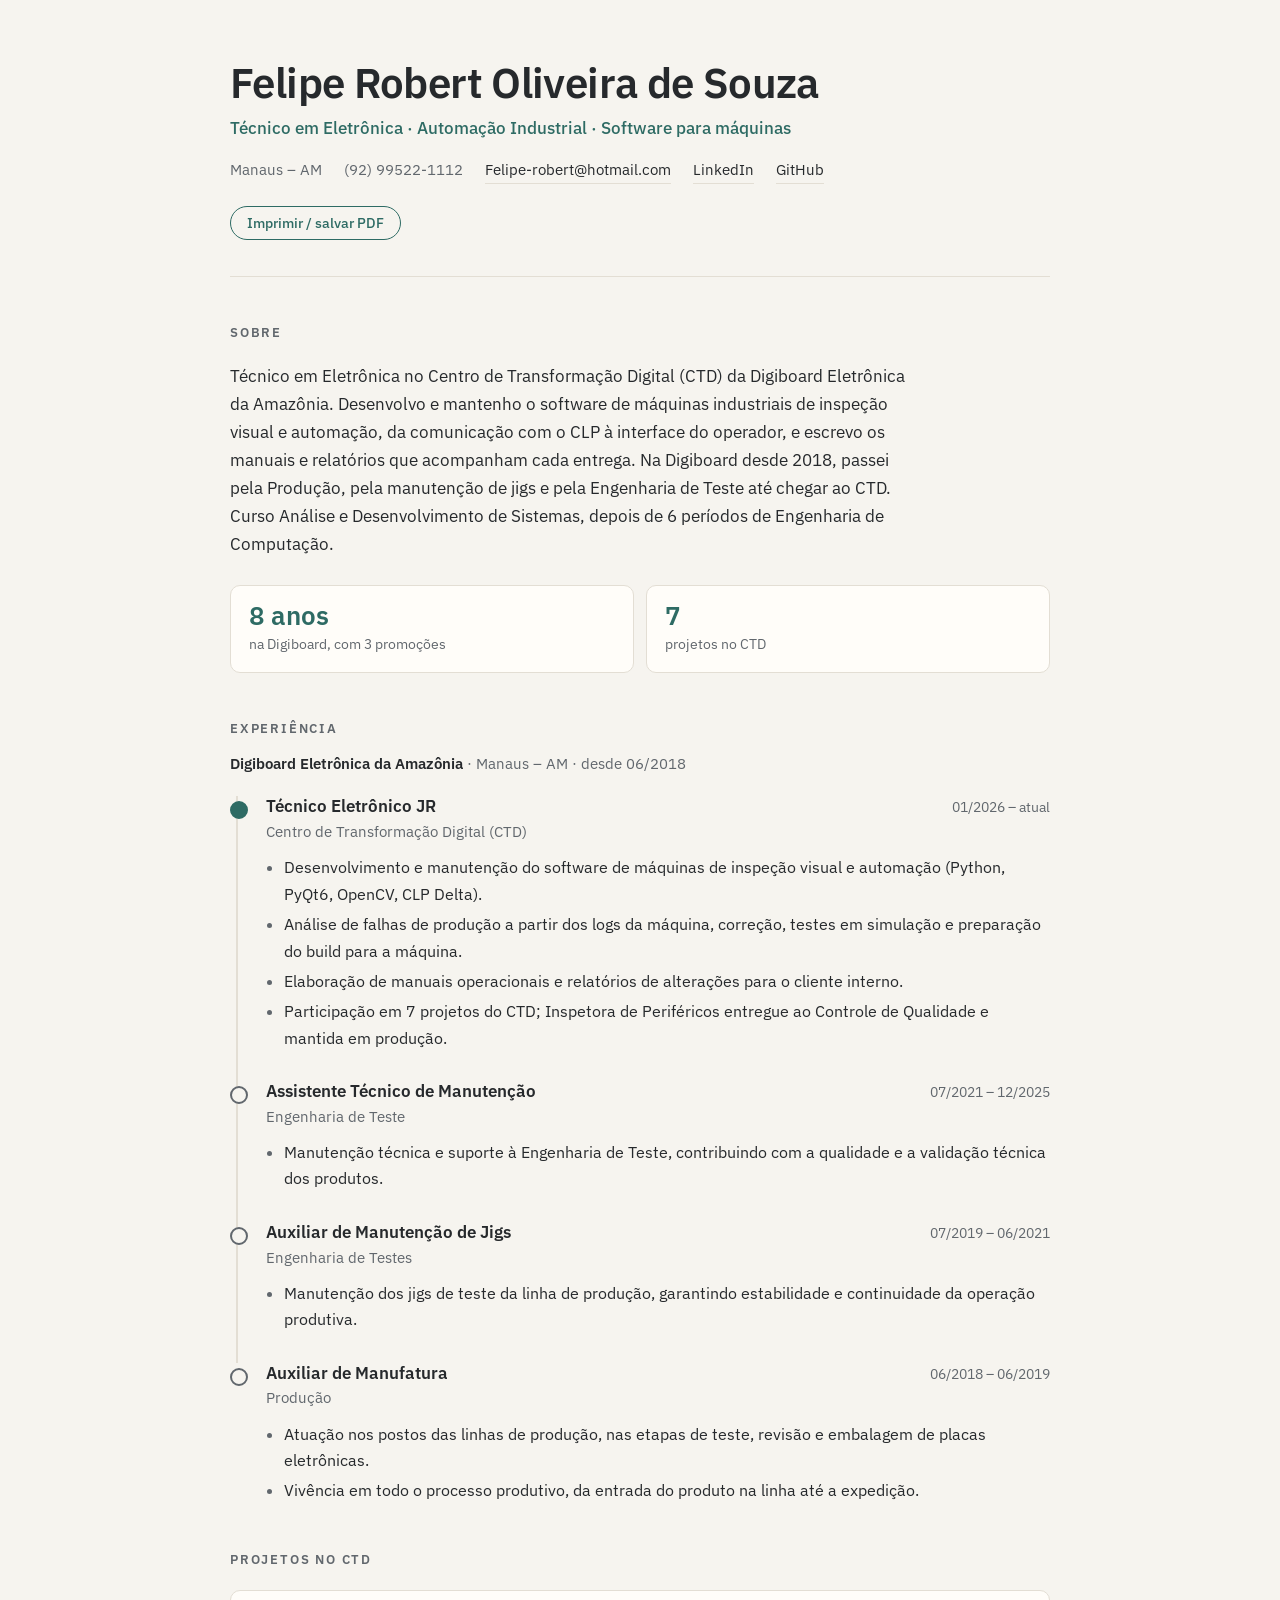
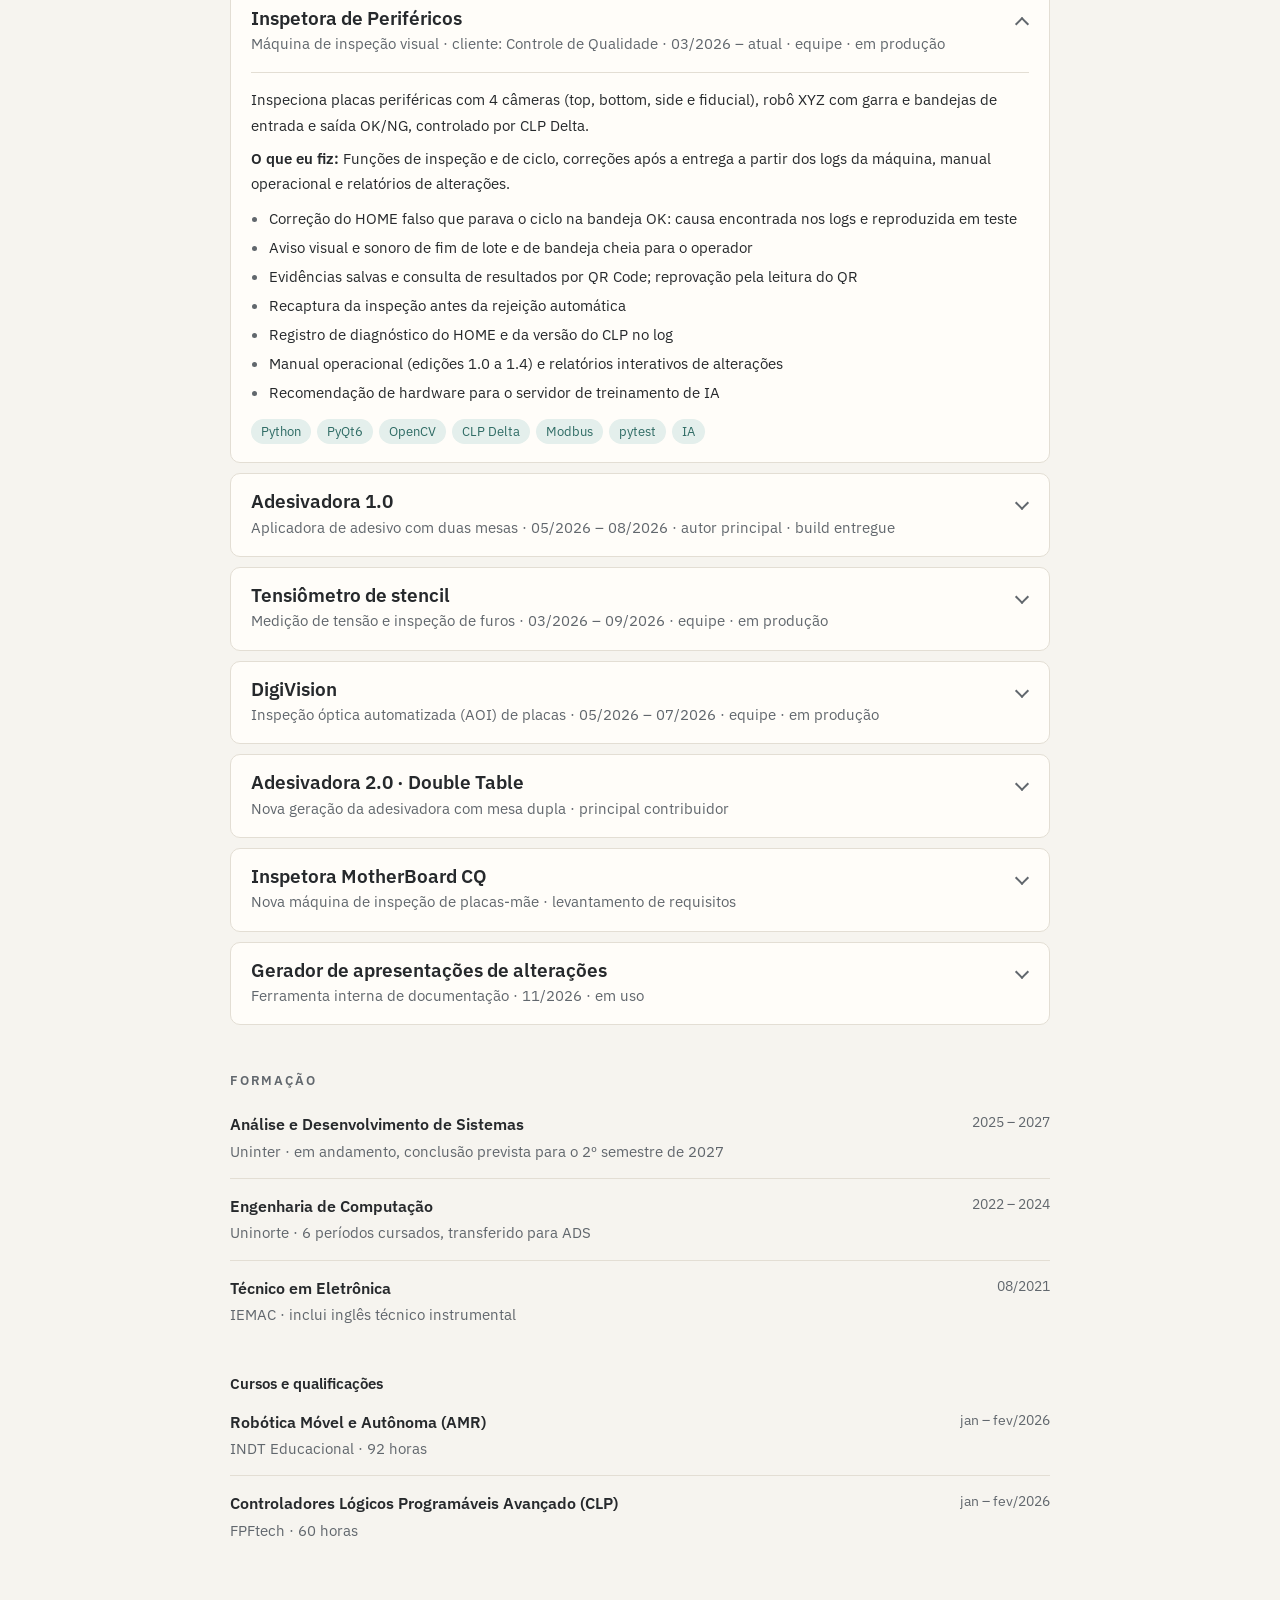
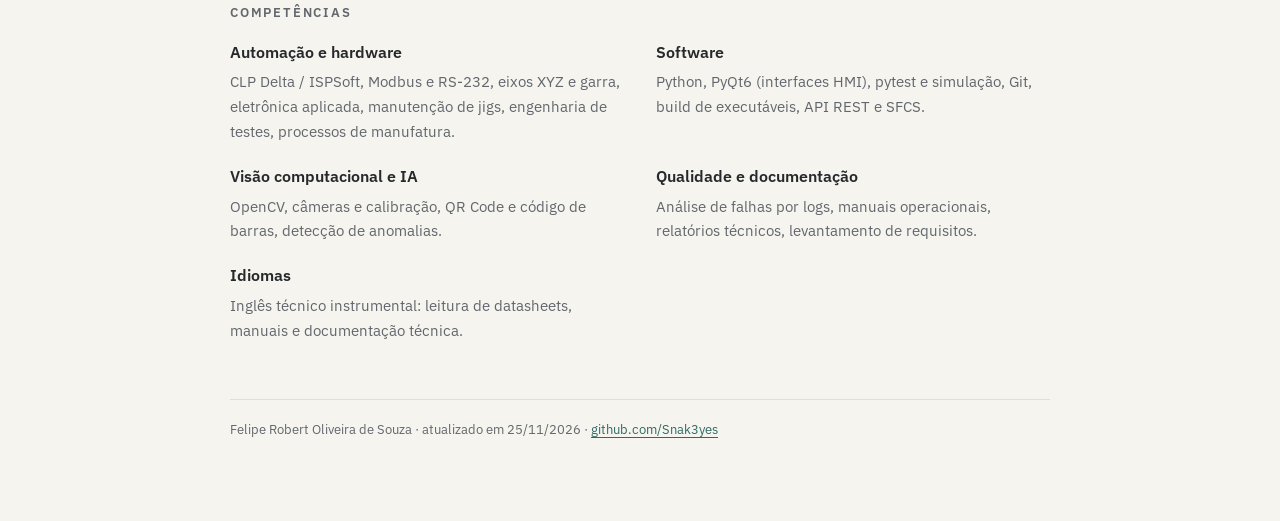
==== commit dff6d61f: "Currículo: remove o número de commits dos destaques Co-Authored-By: Claude Opus 5.5 <noreply@anthrop" ====
--- a/curriculo/index.html
+++ b/curriculo/index.html
@@ -67,7 +67,7 @@
   color: var(--muted); margin-bottom: 22px;
 }
 .about { font-size: 1.06rem; max-width: 68ch; }
-.stats { margin-top: 26px; display: grid; grid-template-columns: repeat(3, minmax(0, 1fr)); gap: 12px; }
+.stats { margin-top: 26px; display: grid; grid-template-columns: repeat(2, minmax(0, 1fr)); gap: 12px; }
 .stat { padding: 16px 18px; background: var(--surface); border: 1px solid var(--line); border-radius: 10px; }
 .stat b { display: block; font-size: 1.6rem; font-weight: 600; color: var(--accent); line-height: 1.1; }
 .stat span { font-size: 0.88rem; color: var(--muted); }
@@ -202,7 +202,6 @@
   <div class="stats">
     <div class="stat"><b id="n-years">8 anos</b><span>na Digiboard, com 3 promoções</span></div>
     <div class="stat"><b id="n-proj">7</b><span>projetos no CTD</span></div>
-    <div class="stat"><b>155</b><span>commits em 5 repositórios</span></div>
   </div>
 </section>
 
